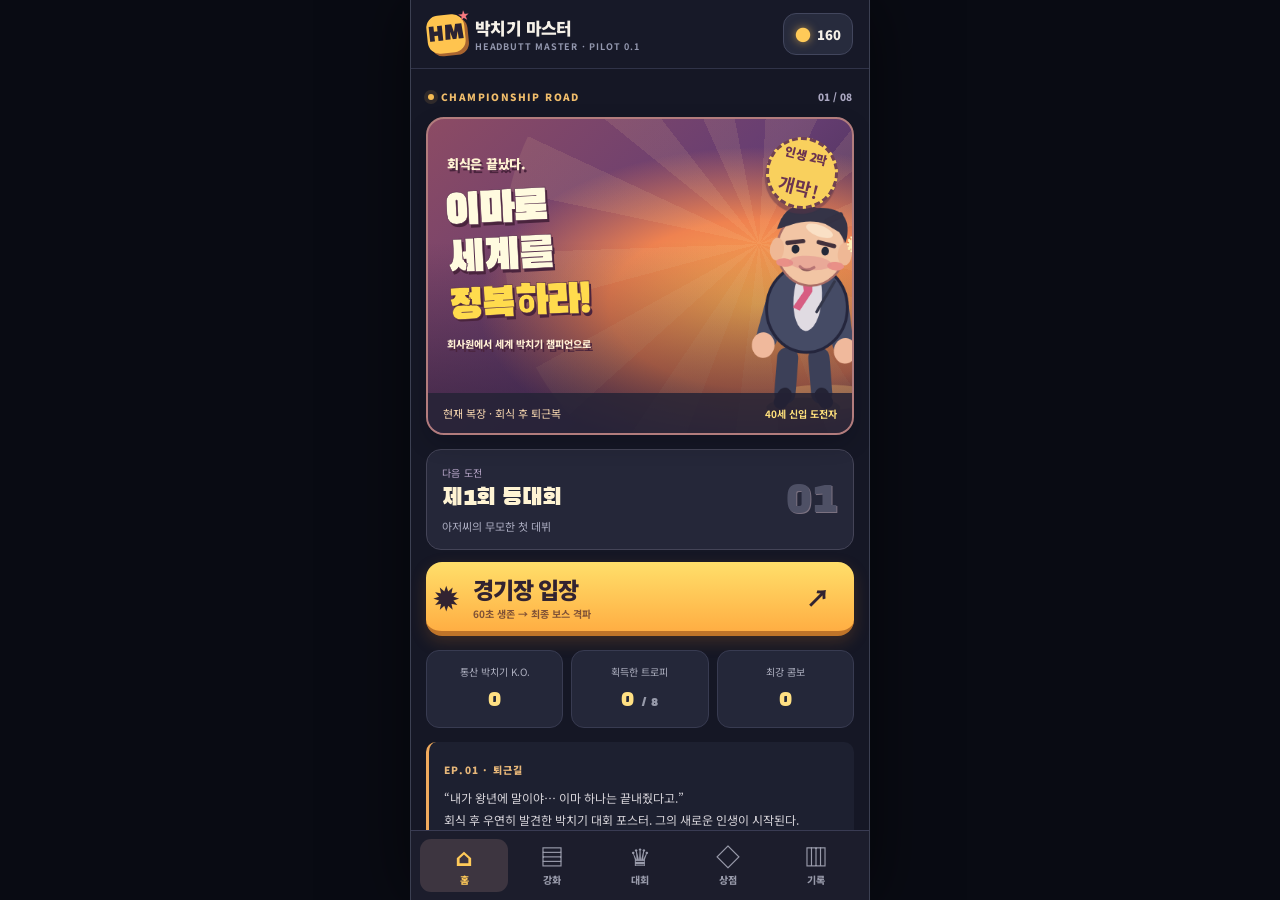
==== headbutt-master/index.html @ 32b0eee8 "Add playable Headbutt Master mobile web pilot" ====
<!doctype html>
<html lang="ko">
<head>
  <meta charset="utf-8">
  <meta name="viewport" content="width=device-width,initial-scale=1,maximum-scale=1,user-scalable=no,viewport-fit=cover">
  <meta name="theme-color" content="#141625">
  <meta name="description" content="박치기 마스터 키우기 - 회식 끝, 세계 박치기 왕까지! 모바일 액션 게임 파일럿">
  <title>박치기 마스터 키우기 · 모바일 파일럿</title>
  <link rel="preconnect" href="https://fonts.googleapis.com">
  <link rel="preconnect" href="https://fonts.gstatic.com" crossorigin>
  <link href="https://fonts.googleapis.com/css2?family=Black+Han+Sans&family=Noto+Sans+KR:wght@400;500;600;700;800;900&display=swap" rel="stylesheet">
  <link rel="stylesheet" href="./styles.css?v=2">
</head>
<body>
<div id="app">
  <header class="app-header">
    <div class="logo-icon">HM<span>★</span></div>
    <div class="logo-copy"><strong>박치기 마스터</strong><small>HEADBUTT MASTER · PILOT 0.1</small></div>
    <div class="wallet"><span class="coin">●</span><strong id="top-gold">0</strong></div>
  </header>
  <main class="content" id="content">
    <section class="page active" id="page-home">
      <div class="section-eyebrow"><span class="pulse-dot"></span> CHAMPIONSHIP ROAD <span id="chapter-counter">01 / 08</span></div>
      <div class="hero-card">
        <div class="hero-rays"></div>
        <div class="hero-stamp">인생 2막<br><b>개막!</b></div>
        <div class="hero-text"><span>회식은 끝났다.</span><h1>이마로<br>세계를<br><em>정복하라!</em></h1><p>회사원에서 세계 박치기 챔피언으로</p></div>
        <canvas id="heroCanvas" width="420" height="300" role="img" aria-label="넥타이가 풀린 40대 회사원 캐릭터"></canvas>
        <div class="hero-footer"><span id="hero-outfit">현재 복장 · 취중 퇴근복</span><b>40세 신입 도전자</b></div>
      </div>
      <div class="stage-banner">
        <div><small>다음 도전</small><strong id="home-stage-name">제1회 동대회</strong><p id="home-stage-desc">동네 체육관부터 시작하는 위대한 도전</p></div>
        <span class="stage-num" id="home-stage-num">01</span>
      </div>
      <button class="main-cta" data-act="start"><span class="cta-burst">✹</span><span>경기장 입장<small>60초 생존 → 최종 보스 격파</small></span><span class="arrow">↗</span></button>
      <div class="home-info">
        <div><span>통산 박치기 K.O.</span><b id="home-kos">0</b></div>
        <div><span>획득한 트로피</span><b id="home-trophies">0 <small>/ 8</small></b></div>
        <div><span>최강 콤보</span><b id="home-combo">0</b></div>
      </div>
      <div class="story-box"><span class="story-label">EP.01 · 퇴근길</span><p id="home-story">“내가 왕년에 말이야… 이마 하나는 끝내줬다고.”<br>회식 후 우연히 발견한 동네 박치기 대회 포스터. 그의 새로운 인생이 시작된다.</p></div>
    </section>
    <section class="page" id="page-upgrade">
      <div class="page-heading"><small>PERMANENT TRAINING</small><h2>아저씨 강화소</h2><p>경기에서 얻은 주문서로 네 부위를 단련하세요.</p></div>
      <div class="fighter-showcase"><canvas id="upgradeCanvas" width="420" height="210"></canvas><span id="up-outfit">퇴근길 회사원</span></div>
      <div class="training-list" id="training-list"></div>
      <div class="hint"><strong>훈련 팁</strong><p>기본 박치기는 이마, 차지 박치기는 허리가 담당합니다. 다리는 이동 속도, 허벅지는 최대 체력과 받는 피해에 영향을 줍니다.</p></div>
    </section>
    <section class="page" id="page-stages">
      <div class="page-heading"><small>ROAD TO THE GRAND SLAM</small><h2>박치기 전국 제패</h2><p>동 → 구 → 시 → 지역 → 전국 → 아시아 → 세계 → 챔피언십</p></div>
      <div class="grand-progress"><div><span>GRAND SLAM</span><b id="trophy-progress">0 / 8</b></div><div class="track"><i id="grand-bar"></i></div></div>
      <div id="stage-list" class="stage-list"></div>
    </section>
    <section class="page" id="page-shop">
      <div class="page-heading"><small>SCROLLS & DEMO STORE</small><h2>박치기 상점</h2><p>게임 경제 구조를 확인하는 테스트 상점입니다.</p></div>
      <div class="notice-box">파일럿 전용입니다. 아래 상품은 <b>실제 결제가 발생하지 않습니다.</b> 진행 기록은 이 기기의 브라우저에만 저장됩니다.</div>
      <div class="shop-card"><div class="shop-icon gold-bg">◈</div><div class="shop-copy"><b>랜덤 강화 주문서</b><small>골드 80개 → 주문서 1장</small></div><button class="shop-btn" data-act="exchange">교환</button></div>
      <div class="shop-card"><div class="shop-icon pink-bg">✦</div><div class="shop-copy"><b>챔피언 입문 패키지</b><small>네 부위 주문서 각 2장 · 무료 1회 체험</small></div><button class="shop-btn pink" data-act="claim" id="claim-btn">받기</button></div>
      <div class="shop-card"><div class="shop-icon violet-bg">★</div><div class="shop-copy"><b>왕의 주문서 세트</b><small>가상 상품 3,300원 · 4종 각 8장</small></div><button class="shop-btn violet" data-act="mockbuy">시연</button></div>
      <div class="hint"><strong>BM 테스트 범위</strong><p>실제 스토어 결제·서버 랭킹·다른 유저와의 경쟁은 아직 없습니다. 이번 버전은 무료 플레이와 강화 반복이 재미있는지 검증하는 용도입니다.</p></div>
    </section>
    <section class="page" id="page-records">
      <div class="page-heading"><small>MY CHAMPION RECORD</small><h2>나의 전적</h2><p>브라우저에 저장된 개인 기록입니다.</p></div>
      <div class="record-score"><div class="crown">♛</div><small>현재 칭호</small><h3 id="record-title">퇴근길 이마 신인</h3><span id="record-sub">동대회 도전자</span></div>
      <div class="record-grid" id="record-grid"></div>
      <div class="record-board"><div class="record-head"><strong>개인 최고 순위</strong><small>온라인 랭킹 미연동</small></div><div class="rank-row"><span class="medal">01</span><b>나의 최고 기록</b><strong id="ranking-score">0 K.O.</strong></div><p>현재 파일럿에서는 다른 플레이어 기록을 만들어 표시하지 않습니다.</p></div>
      <button class="quiet-btn" data-act="reset">기기 저장 데이터 초기화</button>
    </section>
  </main>
  <nav class="bottom-nav" aria-label="메뉴">
    <button data-page="home" class="selected"><span>⌂</span><small>홈</small></button>
    <button data-page="upgrade"><span>▤</span><small>강화</small></button>
    <button data-page="stages"><span>♛</span><small>대회</small></button>
    <button data-page="shop"><span>◇</span><small>상점</small></button>
    <button data-page="records"><span>▥</span><small>기록</small></button>
  </nav>
  <section class="game-screen hidden" id="game-screen" aria-label="박치기 전투">
    <div class="game-top">
      <div class="match-line"><span id="match-name">동대회 예선</span><span id="match-timer">01:00</span><button class="pause-btn" data-act="pause" aria-label="일시정지">Ⅱ</button></div>
      <div class="meter-group"><div class="meter-label"><span>♥ <b id="hud-hp">150 / 150</b></span><span id="hud-level">LV.1</span></div><div class="hp-meter"><div id="hp-fill"></div></div><div class="exp-meter"><div id="exp-fill"></div></div></div>
      <div class="match-stats"><span>KO <b id="hud-ko">0</b></span><span>COMBO <b id="hud-combo">0</b></span><span id="boss-status">보스 출현까지 생존!</span></div>
      <div id="boss-hud" class="boss-hud hidden"><div class="boss-name">♛ <span id="boss-name">동네 박치기 고수</span></div><div class="boss-meter"><i id="boss-fill"></i></div></div>
    </div>
    <div class="arena-wrap" id="arena-wrap">
      <canvas id="arena" aria-label="전투 게임 화면"></canvas>
      <div class="boss-alert hidden" id="boss-alert">FINAL BOSS!</div>
      <div class="joystick" id="joystick"><div class="joystick-rim"></div><div class="joystick-knob" id="joystick-knob"></div></div>
      <div class="charge-zone">
        <div class="charge-caption" id="charge-caption">누르고 모아, 놓으면 돌진!</div>
        <button id="charge-btn" class="charge-btn" aria-label="차지 박치기"><span class="charge-progress" id="charge-progress"></span><span class="charge-symbol">✹</span><b>차지<br>박치기</b></button>
      </div>
      <div class="hit-tip" id="hit-tip">자동 공격 ON</div>
    </div>
    <div class="game-bottom"><span id="run-buff">이마 Lv.1 · 허리 Lv.1</span><span>방향 이동 + 차지 돌진</span></div>
    <div id="game-modal" class="game-modal hidden"><div class="modal-inner"><div class="modal-badge" id="modal-kicker">CHALLENGE</div><h2 id="modal-title">준비됐습니까?</h2><p id="modal-desc"></p><div id="modal-extra"></div><div id="modal-actions" class="modal-actions"></div></div></div>
  </section>
  <div class="toast" id="toast" role="status"></div>
</div>
<script src="./game.js?v=2" defer></script>
</body>
</html>
---- headbutt-master/styles.css ----
@import url('https://fonts.googleapis.com/css2?family=Black+Han+Sans&display=swap');
:root{--bg:#151725;--panel:#202334;--panel2:#292d40;--muted:#9b9fad;--text:#f6f1e8;--accent:#ffc44f;--pink:#ff738c;--line:#3a3e55;--display:'Black Han Sans','Arial Black',sans-serif}
*{box-sizing:border-box}html,body{margin:0;width:100%;height:100%;overflow:hidden;background:#090b13;color:var(--text);font-family:'Noto Sans KR',system-ui,sans-serif;-webkit-tap-highlight-color:transparent}
button{font:inherit;cursor:pointer}button:focus-visible{outline:3px solid #6bdded;outline-offset:3px}button:disabled{opacity:.42;cursor:not-allowed}
#app{max-width:460px;margin:0 auto;width:100%;height:100dvh;min-height:0;background:var(--bg);display:flex;flex-direction:column;position:relative;overflow:hidden;box-shadow:0 0 65px #0008}
.app-header{height:69px;flex:none;display:flex;align-items:center;gap:10px;padding:12px 16px;background:#171928;border-bottom:1px solid #303348;z-index:2}
.logo-icon{width:38px;height:38px;flex:none;border-radius:12px;background:var(--accent);color:#2a2233;font:20px var(--display);display:flex;align-items:center;justify-content:center;transform:rotate(-6deg);position:relative;box-shadow:3px 3px 0 #a96530}
.logo-icon span{font:12px sans-serif;position:absolute;right:-6px;top:-6px;color:#f7797f}.logo-copy{flex:1;min-width:0;display:flex;flex-direction:column;gap:0}
.logo-copy strong{font-size:17px;white-space:nowrap;font-weight:900;letter-spacing:-.6px}.logo-copy small{color:#9397ae;font-size:9px;letter-spacing:.8px;font-weight:700}
.wallet{white-space:nowrap;min-width:70px;background:#272b3d;border:1px solid #42465d;padding:8px 10px;border-radius:13px;display:flex;align-items:center;gap:6px;justify-content:center}
.wallet strong{font-size:13px;font-weight:900}.coin{color:#ffca58;text-shadow:0 0 10px #ffc1529c}
.content{flex:1;min-height:0;overflow-y:auto;overscroll-behavior:contain;scrollbar-width:none;padding:19px 15px 24px}.content::-webkit-scrollbar{display:none}.page{display:none;animation:fadeIn .18s ease}.page.active{display:block}@keyframes fadeIn{from{opacity:.5;transform:translateY(5px)}to{opacity:1;transform:none}}
.bottom-nav{height:calc(70px + env(safe-area-inset-bottom));padding:8px 9px calc(8px + env(safe-area-inset-bottom));flex:none;display:flex;justify-content:space-between;background:#1c1d2c;border-top:1px solid #393b53;z-index:3}
.bottom-nav button{flex:1;max-width:90px;display:flex;flex-direction:column;align-items:center;gap:3px;border:0;background:transparent;color:#999bab;border-radius:11px;padding:3px 0;transition:.16s}
.bottom-nav button span{height:27px;line-height:27px;font-size:24px;font-weight:900}.bottom-nav button small{font-size:10px;font-weight:800}.bottom-nav button.selected{color:#ffca59;background:#3d3540}
.section-eyebrow{display:flex;align-items:center;gap:7px;color:#f0bd6b;font-size:10px;font-weight:900;letter-spacing:1.4px;margin:1px 2px 13px}
.section-eyebrow #chapter-counter{margin-left:auto;color:#aaa7c1;letter-spacing:0}.pulse-dot{width:6px;height:6px;background:#f5bb53;border-radius:50%;box-shadow:0 0 0 4px #f5bb531e}
.hero-card{height:318px;overflow:hidden;border-radius:18px;position:relative;background:radial-gradient(ellipse at 78% 59%,#ffb452 0%,#ef8250 32%,transparent 60%),linear-gradient(135deg,#8c4b64 0%,#673e72 50%,#34274b 100%);border:2px solid #b27c7d;box-shadow:0 9px 22px #04061230;isolation:isolate}
.hero-rays{position:absolute;width:510px;height:510px;left:18%;top:-130px;background:repeating-conic-gradient(from 12deg,#ffd79a29 0deg 13deg,transparent 13deg 27deg);border-radius:50%;opacity:.65;pointer-events:none}
.hero-card:before{content:"";position:absolute;inset:0 0 40px;background:linear-gradient(180deg,transparent 45%,#26193080 100%);z-index:2;pointer-events:none}
.hero-text{position:absolute;left:19px;top:31px;z-index:4;width:60%;text-shadow:2px 3px 0 #4a243d}.hero-text>span{font-size:13px;letter-spacing:-.3px;font-weight:900;color:#fff4d3}
.hero-text h1{font-family:var(--display);font-size:42px;line-height:1.12;letter-spacing:-1px;margin:10px 0 11px;transform:rotate(-3deg);color:#fffbdf;-webkit-text-stroke:.5px #522948}
.hero-text h1 em{font-style:normal;color:#ffdb4d;font-size:40px}.hero-text p{font-size:10px;font-weight:800;color:#fff0d5;white-space:nowrap}
#heroCanvas{position:absolute;inset:auto -62px -11px auto;width:310px;height:280px;z-index:3;object-fit:contain;pointer-events:none}
.hero-stamp{position:absolute;right:14px;top:18px;z-index:4;width:72px;height:72px;border-radius:50%;background:#f9d05d;border:3px dashed #704252;color:#6b3450;display:grid;place-items:center;text-align:center;font-size:12px;font-weight:900;line-height:1.3;transform:rotate(14deg);box-shadow:0 5px 1px #5c344777}.hero-stamp b{font-size:18px}
.hero-footer{height:40px;padding:0 15px;position:absolute;left:0;right:0;bottom:0;display:flex;align-items:center;justify-content:space-between;background:#242134e8;z-index:5;gap:6px;font-size:11px}.hero-footer span{color:#f8d8b0;white-space:nowrap;overflow:hidden;text-overflow:ellipsis}.hero-footer b{color:#ffe17c;font-size:10px}
.stage-banner{margin-top:14px;background:#252739;border:1px solid #444457;padding:15px;border-radius:15px;display:flex;align-items:center;justify-content:space-between;gap:8px}
.stage-banner small{font-size:10px;letter-spacing:.3px;color:#b7a6c8;display:block;margin-bottom:3px}.stage-banner strong{display:block;font:24px var(--display);letter-spacing:-.5px;color:#fff4d4}.stage-banner p{font-size:11px;color:#acadc1;margin:5px 0 0}
.stage-num{font:43px var(--display);color:#4e5065;text-shadow:1px 1px 0 #7b7180}
.main-cta{width:100%;margin-top:12px;height:74px;display:flex;align-items:center;justify-content:center;gap:12px;border:0;border-bottom:5px solid #bf7429;border-radius:16px;background:linear-gradient(180deg,#ffdf6a,#ffae43);color:#322331;box-shadow:0 6px 16px #d5762635;transition:transform .12s}
.main-cta:active{transform:translateY(3px);border-bottom-width:2px}.main-cta>span:nth-child(2){display:flex;align-items:flex-start;flex-direction:column;font-size:23px;font-weight:900;letter-spacing:-1px}.main-cta small{font-size:10px;font-weight:700;color:#805236;letter-spacing:0}.cta-burst{font-size:34px}.main-cta .arrow{font-size:24px;margin-left:auto;margin-right:18px;font-weight:900}
.home-info{display:grid;grid-template-columns:repeat(3,1fr);gap:8px;margin-top:14px}
.home-info>div{min-width:0;background:#242739;border-radius:13px;border:1px solid #383b51;padding:13px 9px;display:flex;flex-direction:column;gap:7px;text-align:center}
.home-info span{font-size:10px;color:#aeb0c0}.home-info b{font:22px var(--display);color:#ffe083}.home-info b small{font-size:12px;color:#9699a9}
.story-box{margin-top:14px;background:#1d2030;border-left:3px solid #f0aa5d;border-radius:10px;padding:13px 15px 14px}.story-label{font-size:10px;color:#e7b779;letter-spacing:1.2px;font-weight:900}.story-box p{font-size:12px;line-height:1.8;margin:8px 0 0;color:#d6d3d9}
.page-heading{padding:3px 2px 16px}.page-heading small{font-size:10px;letter-spacing:1.5px;color:#ffcc70;font-weight:900}.page-heading h2{font:32px var(--display);margin:8px 0 7px;letter-spacing:-1px}.page-heading p{font-size:12px;line-height:1.5;color:#a8aabd;margin:0}
.fighter-showcase{height:208px;background:radial-gradient(ellipse at 50% 75%,#c2765f 0%,#64435c 50%,#302d48 100%);position:relative;overflow:hidden;border:1px solid #665268;border-radius:16px;margin-bottom:15px}
.fighter-showcase:before{content:"";position:absolute;inset:8px;border:2px dotted #d7b19a33;border-radius:12px}#upgradeCanvas{display:block;width:100%;height:100%}
.fighter-showcase>span{position:absolute;bottom:9px;left:14px;background:#241d30cc;color:#fff3c6;font-weight:800;font-size:10px;padding:5px 9px;border-radius:8px}
.training-list{display:flex;flex-direction:column;gap:10px}.training-row{display:grid;grid-template-columns:49px 1fr auto;align-items:center;gap:11px;padding:13px 11px;border-radius:13px;background:#24283b;border:1px solid #3b4155}
.training-icon{width:48px;height:48px;display:grid;place-items:center;border-radius:12px;font-size:27px;background:#433345}.training-icon.waist{background:#34425d}.training-icon.leg{background:#344d4c}.training-icon.thigh{background:#4c3e50}
.training-info{min-width:0}.training-name{display:flex;align-items:center;gap:7px;flex-wrap:wrap}.training-name b{font-size:15px}.training-name span{font-size:10px;background:#41465b;border-radius:20px;padding:2px 7px;color:#ffdf94;font-weight:900}
.training-info p{font-size:10.5px;color:#b5b8c5;margin:4px 0 6px;line-height:1.5}
.training-scrolls{font-size:11px;color:#e1c6a1}.training-scrolls strong{color:#ffc95e}.train-btn{border:0;border-bottom:3px solid #c18035;border-radius:9px;background:#ffcb62;color:#3e2a2e;font-size:11px;font-weight:900;padding:9px 11px;white-space:nowrap}
.train-btn:active{transform:translateY(2px)}.train-btn:disabled{background:#666375;border-color:#4b4857;color:#c4bece}
.hint{margin-top:15px;background:#22283a;border:1px solid #39465f;border-radius:14px;padding:14px 16px}.hint strong{font-size:12px;color:#ffe0a5}.hint p{font-size:11px;color:#b4bdca;line-height:1.8;margin:6px 0 0}
.grand-progress{margin-bottom:14px;background:linear-gradient(90deg,#4a3f5a,#5e4358);border:1px solid #866779;border-radius:14px;padding:14px 15px}
.grand-progress>div:first-child{display:flex;align-items:center;justify-content:space-between}.grand-progress span{font:17px var(--display);letter-spacing:.4px}.grand-progress b{font-size:14px;color:#ffe497}.track{margin-top:11px;height:9px;background:#272339;border-radius:30px;overflow:hidden}.track i{display:block;height:100%;width:0%;background:linear-gradient(90deg,#f6bd60,#ffeb9a);border-radius:30px;transition:width .25s}
.stage-list{display:flex;flex-direction:column;gap:10px}
.stage-item{background:#232638;border:1px solid #3e4055;border-radius:15px;padding:12px;display:grid;grid-template-columns:43px 1fr auto;align-items:center;gap:10px;position:relative;overflow:hidden}
.stage-item.current{border-color:#f0b95d;background:linear-gradient(100deg,#3c3341,#302c43)}.stage-item.cleared{border-color:#49625f}.stage-item.locked{opacity:.62}
.stage-medal{width:42px;height:42px;border-radius:12px;display:grid;place-items:center;background:#393b4e;font:21px var(--display);color:#a3a7bf}.stage-item.current .stage-medal{color:#3c292c;background:#ffd069}.stage-item.cleared .stage-medal{background:#385951;color:#a8eedb}
.stage-details{min-width:0}.stage-details strong{font-size:15px;font-weight:900;display:block}.stage-details p{color:#a7abba;font-size:10px;line-height:1.6;margin:4px 0 0}
.stage-details small{color:#ffdb9a;font-size:10px}.stage-action{font-size:11px;font-weight:900;color:#ffde8f;white-space:nowrap;border:1px solid #7e6a58;padding:7px 8px;border-radius:8px;background:#4d3c43}.stage-item.locked .stage-action{color:#b3b3bf;background:#323441;border-color:#535266}
.notice-box{border:1px solid #5d5880;background:#2d2b45;border-radius:11px;padding:13px 14px;color:#c9cbdb;line-height:1.7;font-size:11px;margin:0 0 14px}
.notice-box b{color:#fdd38e}
.shop-card{display:flex;align-items:center;gap:10px;border-radius:14px;background:#252839;border:1px solid #40445c;padding:14px 12px;margin-bottom:9px}
.shop-icon{width:48px;height:48px;border-radius:13px;display:grid;place-items:center;font-size:28px;flex:none}.gold-bg{background:#55432d;color:#ffd26e}.pink-bg{background:#5e3f58;color:#ffb2c8}.violet-bg{background:#46456f;color:#c9b0ff}
.shop-copy{flex:1;min-width:0}.shop-copy b{display:block;font-size:13px}.shop-copy small{display:block;color:#aeb1bf;font-size:10px;line-height:1.55;margin-top:4px}
.shop-btn{border:0;border-bottom:3px solid #b77935;border-radius:9px;background:#f9c26a;color:#3a282a;font-size:11px;font-weight:900;padding:10px 11px;white-space:nowrap}.shop-btn.pink{background:#ff93a5;border-color:#b35d82}.shop-btn.violet{background:#c5abff;border-color:#7566a8}
.record-score{border-radius:17px;background:radial-gradient(ellipse at 50% -15%,#785d62,#33334f 65%);border:1px solid #796977;padding:21px;text-align:center;margin-bottom:12px}
.record-score .crown{font-size:40px;color:#ffe38d}.record-score small{font-size:10px;color:#b8acc8;display:block;letter-spacing:1.5px;margin-top:5px}.record-score h3{font:27px var(--display);margin:8px 0 4px}.record-score span{font-size:11px;color:#efc88d}
.record-grid{display:grid;grid-template-columns:repeat(2,1fr);gap:9px}.record-grid>div{background:#24283a;border:1px solid #3c4357;border-radius:13px;padding:17px 13px}.record-grid small{display:block;color:#afb5c4;font-size:11px}.record-grid strong{font:24px var(--display);display:block;color:#ffe099;margin-top:7px}
.record-board{background:#242839;margin-top:13px;border:1px solid #3f4356;border-radius:14px;overflow:hidden;padding:14px}.record-head{display:flex;justify-content:space-between;align-items:center}.record-head strong{font-size:13px}.record-head small{color:#a1a6bc;font-size:10px}
.rank-row{display:flex;align-items:center;gap:11px;background:#34364e;padding:14px 10px;border-radius:9px;margin:12px 0}.rank-row b{font-size:12px;flex:1}.rank-row strong{font-size:12px;color:#ffda79}
.medal{background:#ffd271;color:#3e3341;padding:5px 8px;border-radius:6px;font-weight:900;font-size:11px}.record-board p{font-size:10px;color:#a9acbd;line-height:1.6;margin:0}
.quiet-btn{display:block;margin:24px auto 10px;padding:10px;border:0;background:transparent;color:#969aa9;text-decoration:underline;font-size:11px}
.hidden{display:none!important}
.game-screen{position:absolute;inset:0;z-index:20;background:#0d111b;display:flex;flex-direction:column;overflow:hidden;touch-action:none}
.game-top{flex:none;background:#181b2b;border-bottom:2px solid #3b425e;padding:calc(10px + env(safe-area-inset-top)) 13px 10px;position:relative;z-index:2}
.match-line{display:flex;align-items:center;gap:9px}.match-line>span:first-child{font:19px var(--display);flex:1;white-space:nowrap;overflow:hidden;text-overflow:ellipsis}.match-line>span:nth-child(2){font:20px var(--display);color:#ffe0a1;min-width:58px;text-align:center}
.pause-btn{height:31px;width:35px;border-radius:8px;border:1px solid #55576e;background:#373a50;color:#fff;font-size:17px;font-weight:800}
.meter-group{margin-top:9px}.meter-label{display:flex;justify-content:space-between;font-size:11px;font-weight:900;color:#fff4e3;margin-bottom:4px}.meter-label>span:first-child{color:#ff8e96}
.hp-meter{height:12px;background:#3d2a36;border:2px solid #866572;border-radius:20px;overflow:hidden}.hp-meter>div{height:100%;width:100%;border-radius:20px;background:linear-gradient(90deg,#d53c5c,#ff8a9a);transition:width .15s}
.exp-meter{margin-top:5px;height:5px;background:#39394d;border-radius:10px;overflow:hidden}.exp-meter>div{width:0%;height:100%;background:#65d8ed;transition:width .15s}
.match-stats{margin-top:6px;display:flex;align-items:center;gap:13px;color:#aab3cf;font-size:10px;font-weight:800}
.match-stats b{color:#ffe080;font-size:12px}.match-stats>span:last-child{margin-left:auto;color:#ffc58a}
.boss-hud{position:absolute;top:100%;left:10px;right:10px;z-index:4;padding:8px 13px 9px;border-radius:0 0 12px 12px;background:#271c2d;border:1px solid #c75879;box-shadow:0 5px 16px #0006}.boss-name{font-size:12px;font-weight:900;color:#fff1c4}
.boss-meter{height:8px;margin-top:5px;border-radius:20px;background:#493345;overflow:hidden}.boss-meter i{height:100%;display:block;width:100%;background:linear-gradient(90deg,#ff4a6b,#ffb468)}
.arena-wrap{min-height:0;flex:1;position:relative;overflow:hidden;background:#252c3d;isolation:isolate}
#arena{position:absolute;inset:0;width:100%;height:100%;display:block}
.joystick{position:absolute;bottom:23px;left:18px;width:132px;height:132px;border-radius:50%;touch-action:none;z-index:6;display:grid;place-items:center}
.joystick-rim{position:absolute;width:125px;height:125px;border-radius:50%;border:2px solid #e6ecffa0;background:#121f3870;box-shadow:inset 0 0 18px #0005,0 1px 12px #0002}
.joystick-rim:before,.joystick-rim:after{content:"";position:absolute;border-radius:50%;inset:29px;border:1px dashed #b1d4ee40}
.joystick-knob{width:58px;height:58px;background:radial-gradient(circle at 35% 32%,#acdbed,#6299bf);border:3px solid #eef4ff;border-radius:50%;box-shadow:0 4px 6px #0008;position:relative;pointer-events:none}
.joystick-knob:after{content:"✣";position:absolute;inset:0;display:grid;place-items:center;color:#305779;font-size:30px}
.charge-zone{position:absolute;bottom:19px;right:13px;z-index:6;display:flex;align-items:center;flex-direction:column;gap:6px}.charge-caption{background:#1e213cb0;font-size:9px;border-radius:9px;padding:5px 8px;color:#f4e7d6;white-space:nowrap}
.charge-btn{border-radius:50%;height:106px;width:106px;overflow:hidden;position:relative;border:5px solid #fff0a3;background:radial-gradient(circle at 40% 20%,#ffb370,#f05a51 75%);box-shadow:0 7px 0 #8e3c45,0 9px 14px #0009;color:#fff7df;text-shadow:2px 2px #9b3244;display:flex;align-items:center;justify-content:center;flex-direction:column;gap:0;touch-action:none}
.charge-btn:active{transform:translateY(3px);box-shadow:0 4px 0 #8e3c45,0 6px 12px #0008}.charge-symbol{font:26px var(--display);z-index:2}.charge-btn b{font-size:13px;line-height:1.1;font-weight:900;z-index:2}
.charge-progress{position:absolute;left:0;bottom:0;width:100%;height:0;background:linear-gradient(0deg,#ffea91,#ffd075aa);opacity:.7;pointer-events:none}
.charge-btn.cooldown{filter:saturate(.55);border-color:#918d96;background:#884a56}.charge-btn.fully-charged{box-shadow:0 0 0 5px #f9e48663,0 6px 20px #ffbf6da8}
.hit-tip{position:absolute;bottom:147px;left:25px;font-size:9px;font-weight:800;color:#d5e9ff;background:#1a2f4d99;border-radius:30px;padding:5px 8px;z-index:3}
.game-bottom{flex:none;min-height:calc(38px + env(safe-area-inset-bottom));padding:8px 12px calc(8px + env(safe-area-inset-bottom));display:flex;justify-content:space-between;align-items:center;background:#191c2b;color:#bec3d1;font-size:10px;gap:6px}
.boss-alert{position:absolute;top:22%;left:0;right:0;text-align:center;font:40px var(--display);color:#fff1b4;text-shadow:0 5px #b5395c,0 8px 12px #000;z-index:5;animation:alert .6s ease-in-out alternate infinite}
@keyframes alert{from{transform:scale(1)}to{transform:scale(1.08)}}
.game-modal{position:absolute;inset:0;z-index:10;display:flex;align-items:center;justify-content:center;background:#0c0e18d9;backdrop-filter:blur(4px);padding:20px 17px}
.modal-inner{width:100%;max-width:368px;max-height:calc(100% - 8px);overflow:auto;scrollbar-width:thin;background:linear-gradient(160deg,#343047,#24283a);border:2px solid #b28a72;border-radius:20px;box-shadow:0 15px 50px #0009;padding:23px 18px;text-align:center}
.modal-badge{display:inline-block;letter-spacing:2px;font-size:10px;font-weight:900;color:#ffd27e;border:1px solid #81715f;background:#494153;border-radius:20px;padding:7px 11px}.modal-inner h2{font:30px var(--display);letter-spacing:-.7px;line-height:1.3;margin:14px 0 11px;color:#fff4d2}
.modal-inner>p{font-size:12px;color:#d0d0da;line-height:1.8;margin:0 0 12px;white-space:pre-line}
.modal-actions{display:flex;gap:9px;flex-direction:column;margin-top:18px}.modal-actions button,.choice-btn{padding:13px 12px;border-radius:11px;font-weight:900;border:0;border-bottom:4px solid #a56e33;background:#ffc966;color:#392e36;min-height:51px;font-size:14px}
.modal-actions button.secondary{background:#47495d;color:#e3e0ea;border-color:#34354a}.modal-actions button:active,.choice-btn:active{transform:translateY(2px)}
.loot-list{display:grid;grid-template-columns:1fr 1fr;gap:7px;margin:10px 0}.loot-list div{display:flex;align-items:center;justify-content:space-between;border-radius:9px;background:#202638;border:1px solid #464457;padding:9px;color:#d5cbca;font-size:11px}.loot-list b{color:#ffdb88}
.choices{display:flex;flex-direction:column;gap:9px;text-align:left;margin-top:15px}.choice-btn{background:#343c54;color:#fff4da;border:1px solid #737a8d;border-bottom:3px solid #4d536a;text-align:left;display:flex;flex-direction:column;gap:5px;font-size:13px}.choice-btn span{font-size:11px;font-weight:500;color:#c0c6d7}
.toast{position:absolute;z-index:50;left:18px;right:18px;bottom:calc(86px + env(safe-area-inset-bottom));pointer-events:none;background:#fff1b4;color:#37313e;text-align:center;padding:12px;border-radius:11px;font-weight:900;font-size:12px;box-shadow:0 7px 21px #0007;transform:translateY(25px);opacity:0;transition:opacity .2s,transform .2s}.toast.show{transform:translateY(0);opacity:1}
@media(max-width:355px){.hero-card{height:295px}.hero-text h1{font-size:36px}.hero-text h1 em{font-size:35px}#heroCanvas{width:285px;height:260px;right:-73px}.hero-text{left:14px}.hero-stamp{width:62px;height:62px;font-size:10px}.hero-stamp b{font-size:15px}.app-header{padding:10px 11px}.logo-copy strong{font-size:14px}.training-row{grid-template-columns:43px 1fr auto;gap:8px;padding:11px 8px}.training-icon{width:42px;height:42px}.train-btn{padding:9px 8px}.joystick{left:8px;width:120px;height:120px}.joystick-rim{width:112px;height:112px}.charge-btn{height:96px;width:96px}.charge-zone{right:7px}}
@media(max-height:680px){.game-top{padding-top:7px;padding-bottom:7px}.game-bottom{min-height:30px}.joystick{bottom:9px;width:110px;height:110px}.joystick-rim{width:104px;height:104px}.joystick-knob{width:51px;height:51px}.charge-zone{bottom:10px}.charge-btn{width:95px;height:95px}.hit-tip{bottom:118px}}
@media(min-width:700px){#app{border-left:1px solid #3c4052;border-right:1px solid #3c4052}}
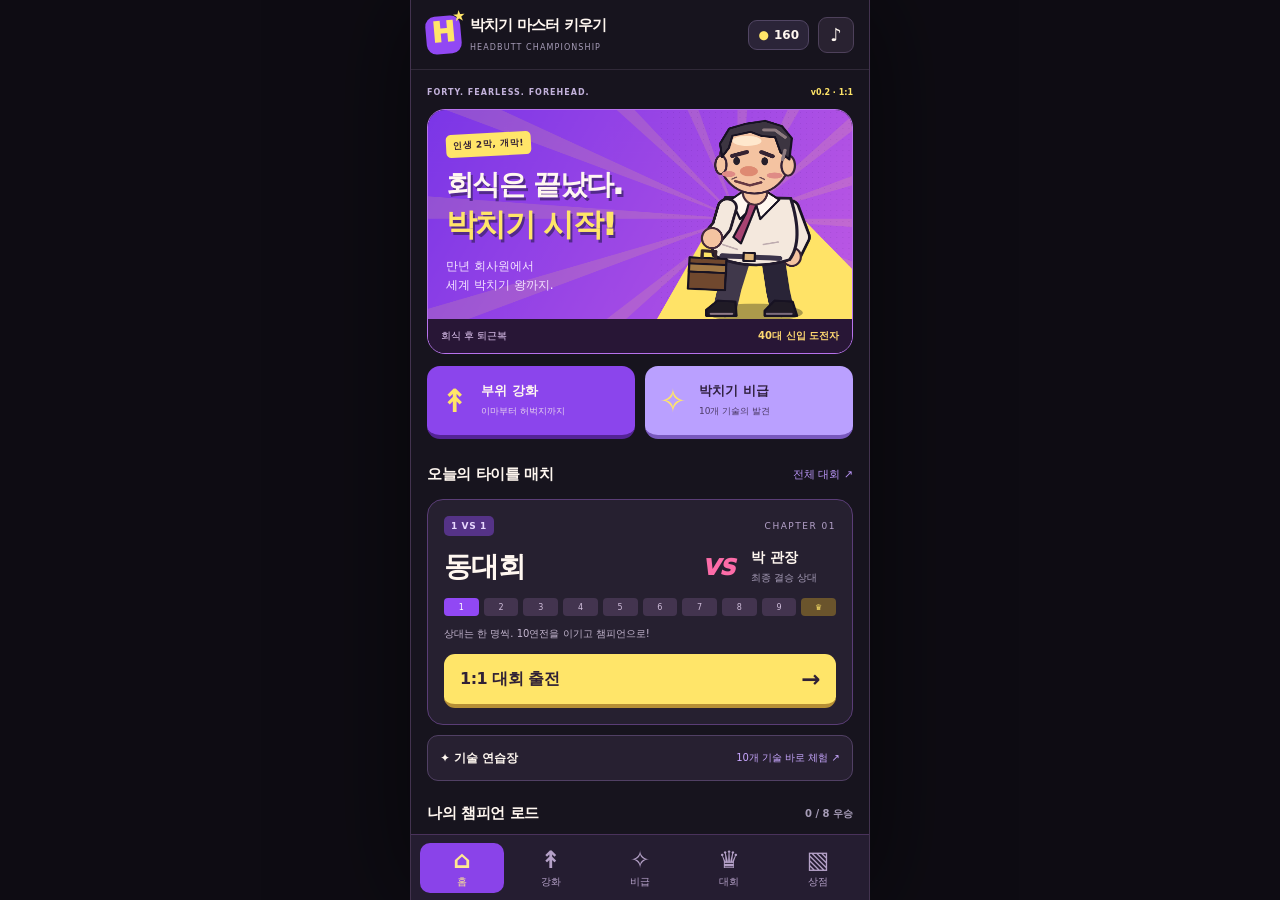
==== commit 08814424: "Replace survivor pilot with 1v1 Headbutt Championship, 10-skill progression and comic mobile UI (v0." ====
--- a/headbutt-master/index.html
+++ b/headbutt-master/index.html
@@ -1,101 +1,15 @@
-<!doctype html>
-<html lang="ko">
-<head>
-  <meta charset="utf-8">
-  <meta name="viewport" content="width=device-width,initial-scale=1,maximum-scale=1,user-scalable=no,viewport-fit=cover">
-  <meta name="theme-color" content="#141625">
-  <meta name="description" content="박치기 마스터 키우기 - 회식 끝, 세계 박치기 왕까지! 모바일 액션 게임 파일럿">
-  <title>박치기 마스터 키우기 · 모바일 파일럿</title>
-  <link rel="preconnect" href="https://fonts.googleapis.com">
-  <link rel="preconnect" href="https://fonts.gstatic.com" crossorigin>
-  <link href="https://fonts.googleapis.com/css2?family=Black+Han+Sans&family=Noto+Sans+KR:wght@400;500;600;700;800;900&display=swap" rel="stylesheet">
-  <link rel="stylesheet" href="./styles.css?v=2">
-</head>
-<body>
-<div id="app">
-  <header class="app-header">
-    <div class="logo-icon">HM<span>★</span></div>
-    <div class="logo-copy"><strong>박치기 마스터</strong><small>HEADBUTT MASTER · PILOT 0.1</small></div>
-    <div class="wallet"><span class="coin">●</span><strong id="top-gold">0</strong></div>
-  </header>
-  <main class="content" id="content">
-    <section class="page active" id="page-home">
-      <div class="section-eyebrow"><span class="pulse-dot"></span> CHAMPIONSHIP ROAD <span id="chapter-counter">01 / 08</span></div>
-      <div class="hero-card">
-        <div class="hero-rays"></div>
-        <div class="hero-stamp">인생 2막<br><b>개막!</b></div>
-        <div class="hero-text"><span>회식은 끝났다.</span><h1>이마로<br>세계를<br><em>정복하라!</em></h1><p>회사원에서 세계 박치기 챔피언으로</p></div>
-        <canvas id="heroCanvas" width="420" height="300" role="img" aria-label="넥타이가 풀린 40대 회사원 캐릭터"></canvas>
-        <div class="hero-footer"><span id="hero-outfit">현재 복장 · 취중 퇴근복</span><b>40세 신입 도전자</b></div>
-      </div>
-      <div class="stage-banner">
-        <div><small>다음 도전</small><strong id="home-stage-name">제1회 동대회</strong><p id="home-stage-desc">동네 체육관부터 시작하는 위대한 도전</p></div>
-        <span class="stage-num" id="home-stage-num">01</span>
-      </div>
-      <button class="main-cta" data-act="start"><span class="cta-burst">✹</span><span>경기장 입장<small>60초 생존 → 최종 보스 격파</small></span><span class="arrow">↗</span></button>
-      <div class="home-info">
-        <div><span>통산 박치기 K.O.</span><b id="home-kos">0</b></div>
-        <div><span>획득한 트로피</span><b id="home-trophies">0 <small>/ 8</small></b></div>
-        <div><span>최강 콤보</span><b id="home-combo">0</b></div>
-      </div>
-      <div class="story-box"><span class="story-label">EP.01 · 퇴근길</span><p id="home-story">“내가 왕년에 말이야… 이마 하나는 끝내줬다고.”<br>회식 후 우연히 발견한 동네 박치기 대회 포스터. 그의 새로운 인생이 시작된다.</p></div>
-    </section>
-    <section class="page" id="page-upgrade">
-      <div class="page-heading"><small>PERMANENT TRAINING</small><h2>아저씨 강화소</h2><p>경기에서 얻은 주문서로 네 부위를 단련하세요.</p></div>
-      <div class="fighter-showcase"><canvas id="upgradeCanvas" width="420" height="210"></canvas><span id="up-outfit">퇴근길 회사원</span></div>
-      <div class="training-list" id="training-list"></div>
-      <div class="hint"><strong>훈련 팁</strong><p>기본 박치기는 이마, 차지 박치기는 허리가 담당합니다. 다리는 이동 속도, 허벅지는 최대 체력과 받는 피해에 영향을 줍니다.</p></div>
-    </section>
-    <section class="page" id="page-stages">
-      <div class="page-heading"><small>ROAD TO THE GRAND SLAM</small><h2>박치기 전국 제패</h2><p>동 → 구 → 시 → 지역 → 전국 → 아시아 → 세계 → 챔피언십</p></div>
-      <div class="grand-progress"><div><span>GRAND SLAM</span><b id="trophy-progress">0 / 8</b></div><div class="track"><i id="grand-bar"></i></div></div>
-      <div id="stage-list" class="stage-list"></div>
-    </section>
-    <section class="page" id="page-shop">
-      <div class="page-heading"><small>SCROLLS & DEMO STORE</small><h2>박치기 상점</h2><p>게임 경제 구조를 확인하는 테스트 상점입니다.</p></div>
-      <div class="notice-box">파일럿 전용입니다. 아래 상품은 <b>실제 결제가 발생하지 않습니다.</b> 진행 기록은 이 기기의 브라우저에만 저장됩니다.</div>
-      <div class="shop-card"><div class="shop-icon gold-bg">◈</div><div class="shop-copy"><b>랜덤 강화 주문서</b><small>골드 80개 → 주문서 1장</small></div><button class="shop-btn" data-act="exchange">교환</button></div>
-      <div class="shop-card"><div class="shop-icon pink-bg">✦</div><div class="shop-copy"><b>챔피언 입문 패키지</b><small>네 부위 주문서 각 2장 · 무료 1회 체험</small></div><button class="shop-btn pink" data-act="claim" id="claim-btn">받기</button></div>
-      <div class="shop-card"><div class="shop-icon violet-bg">★</div><div class="shop-copy"><b>왕의 주문서 세트</b><small>가상 상품 3,300원 · 4종 각 8장</small></div><button class="shop-btn violet" data-act="mockbuy">시연</button></div>
-      <div class="hint"><strong>BM 테스트 범위</strong><p>실제 스토어 결제·서버 랭킹·다른 유저와의 경쟁은 아직 없습니다. 이번 버전은 무료 플레이와 강화 반복이 재미있는지 검증하는 용도입니다.</p></div>
-    </section>
-    <section class="page" id="page-records">
-      <div class="page-heading"><small>MY CHAMPION RECORD</small><h2>나의 전적</h2><p>브라우저에 저장된 개인 기록입니다.</p></div>
-      <div class="record-score"><div class="crown">♛</div><small>현재 칭호</small><h3 id="record-title">퇴근길 이마 신인</h3><span id="record-sub">동대회 도전자</span></div>
-      <div class="record-grid" id="record-grid"></div>
-      <div class="record-board"><div class="record-head"><strong>개인 최고 순위</strong><small>온라인 랭킹 미연동</small></div><div class="rank-row"><span class="medal">01</span><b>나의 최고 기록</b><strong id="ranking-score">0 K.O.</strong></div><p>현재 파일럿에서는 다른 플레이어 기록을 만들어 표시하지 않습니다.</p></div>
-      <button class="quiet-btn" data-act="reset">기기 저장 데이터 초기화</button>
-    </section>
-  </main>
-  <nav class="bottom-nav" aria-label="메뉴">
-    <button data-page="home" class="selected"><span>⌂</span><small>홈</small></button>
-    <button data-page="upgrade"><span>▤</span><small>강화</small></button>
-    <button data-page="stages"><span>♛</span><small>대회</small></button>
-    <button data-page="shop"><span>◇</span><small>상점</small></button>
-    <button data-page="records"><span>▥</span><small>기록</small></button>
-  </nav>
-  <section class="game-screen hidden" id="game-screen" aria-label="박치기 전투">
-    <div class="game-top">
-      <div class="match-line"><span id="match-name">동대회 예선</span><span id="match-timer">01:00</span><button class="pause-btn" data-act="pause" aria-label="일시정지">Ⅱ</button></div>
-      <div class="meter-group"><div class="meter-label"><span>♥ <b id="hud-hp">150 / 150</b></span><span id="hud-level">LV.1</span></div><div class="hp-meter"><div id="hp-fill"></div></div><div class="exp-meter"><div id="exp-fill"></div></div></div>
-      <div class="match-stats"><span>KO <b id="hud-ko">0</b></span><span>COMBO <b id="hud-combo">0</b></span><span id="boss-status">보스 출현까지 생존!</span></div>
-      <div id="boss-hud" class="boss-hud hidden"><div class="boss-name">♛ <span id="boss-name">동네 박치기 고수</span></div><div class="boss-meter"><i id="boss-fill"></i></div></div>
-    </div>
-    <div class="arena-wrap" id="arena-wrap">
-      <canvas id="arena" aria-label="전투 게임 화면"></canvas>
-      <div class="boss-alert hidden" id="boss-alert">FINAL BOSS!</div>
-      <div class="joystick" id="joystick"><div class="joystick-rim"></div><div class="joystick-knob" id="joystick-knob"></div></div>
-      <div class="charge-zone">
-        <div class="charge-caption" id="charge-caption">누르고 모아, 놓으면 돌진!</div>
-        <button id="charge-btn" class="charge-btn" aria-label="차지 박치기"><span class="charge-progress" id="charge-progress"></span><span class="charge-symbol">✹</span><b>차지<br>박치기</b></button>
-      </div>
-      <div class="hit-tip" id="hit-tip">자동 공격 ON</div>
-    </div>
-    <div class="game-bottom"><span id="run-buff">이마 Lv.1 · 허리 Lv.1</span><span>방향 이동 + 차지 돌진</span></div>
-    <div id="game-modal" class="game-modal hidden"><div class="modal-inner"><div class="modal-badge" id="modal-kicker">CHALLENGE</div><h2 id="modal-title">준비됐습니까?</h2><p id="modal-desc"></p><div id="modal-extra"></div><div id="modal-actions" class="modal-actions"></div></div></div>
-  </section>
-  <div class="toast" id="toast" role="status"></div>
-</div>
-<script src="./game.js?v=2" defer></script>
-</body>
-</html>+<!doctype html><html lang="ko"><head><meta charset="utf-8"><meta name="viewport" content="width=device-width,initial-scale=1,viewport-fit=cover"><meta name="theme-color" content="#17141e"><meta name="description" content="회식 후 아저씨의 1:1 박치기 대회. 10연전, 10개 기술, 그랜드 슬램! 모바일 웹 파일럿 v0.2"><title>박치기 마스터 키우기 · 1:1 챔피언십</title><link rel="icon" href="data:image/svg+xml,%3Csvg xmlns='http://www.w3.org/2000/svg' viewBox='0 0 64 64'%3E%3Crect width='64' height='64' rx='15' fill='%23834bf0'/%3E%3Ctext x='32' y='43' text-anchor='middle' font-size='36' fill='%23ffe86b'%3EH%3C/text%3E%3C/svg%3E"><link rel="stylesheet" href="./styles.css?v=0.2.0"><script defer src="./engine.js?v=0.2.0"></script><script defer src="./art.js?v=0.2.0"></script><script defer src="./game.js?v=0.2.0"></script></head><body>
+<div class="app" id="app"><header class="header"><div class="mark">H<span>★</span></div><div class="brand"><b>박치기 마스터 키우기</b><small>HEADBUTT CHAMPIONSHIP</small></div><span class="wallet"><i>●</i> <b id="gold">160</b></span><button class="icon-button" id="sound" aria-label="소리 켜기 또는 끄기">♪</button></header>
+<main id="content" class="content"><section id="home" class="page active"><div class="eyebrow">FORTY. FEARLESS. FOREHEAD. <span>v0.2 · 1:1</span></div><div class="hero"><canvas id="hero" width="840" height="460" aria-label="보라색 배경의 회식 후 회사원 캐릭터"></canvas><div class="hero-copy"><span class="tag yellow">인생 2막, 개막!</span><h1>회식은 끝났다.<br><em>박치기 시작!</em></h1><p>만년 회사원에서<br>세계 박치기 왕까지.</p></div><div class="hero-footer"><span id="outfit">회식 후 퇴근복</span><b>40대 신입 도전자</b></div></div>
+<div class="quick-grid"><button data-page="training"><span class="quick-icon">↟</span><b>부위 강화</b><small>이마부터 허벅지까지</small></button><button data-page="skills"><span class="quick-icon">✧</span><b>박치기 비급</b><small>10개 기술의 발견</small></button></div>
+<div class="section-title"><h2>오늘의 타이틀 매치</h2><button data-page="tournaments">전체 대회 ↗</button></div><div class="match-card"><div class="match-top"><span class="tag">1 VS 1</span><small id="home-stage-num">CHAPTER 01</small></div><div class="match-title"><h3 id="home-stage">동대회</h3><span>VS</span><div><b id="home-boss">박 관장</b><small>최종 결승 상대</small></div></div><div class="round-dots" id="home-rounds"></div><p>상대는 한 명씩. 10연전을 이기고 챔피언으로!</p><button class="primary" data-act="enter">1:1 대회 출전 <span>→</span></button></div><button class="practice-link" data-act="practice">✦ 기술 연습장 <span>10개 기술 바로 체험 ↗</span></button>
+<div class="section-title"><h2>나의 챔피언 로드</h2><b class="muted" id="progress-text">0 / 8 우승</b></div><div class="small-stats"><div><small>1:1 승리</small><b id="home-wins">0</b></div><div><small>최고 연전</small><b id="home-best">0 / 10</b></div><div><small>발견한 기술</small><b id="home-skills">1 / 10</b></div></div><div class="story"><b>EP.01 · 회식 후 퇴근길</b><p>“내가 왕년에 말이야… 이마 하나는 끝내줬다고.”<br>풀린 넥타이, 불룩한 배. 그의 무모한 도전이 시작된다.</p></div></section>
+<section id="training" class="page"><div class="page-title"><span>TRAINING CLUB</span><h1>아저씨 강화소</h1><p>경기 보상으로 네 부위를 영구 강화합니다.</p></div><div class="training-hero"><canvas id="portrait" width="300" height="300"></canvas><div><span class="tag yellow">GROW YOUR LEGEND</span><h2>이마는 단단하게.<br>허리는 유연하게.</h2><p id="training-outfit"></p><div class="stat-bars" id="stat-bars"></div></div></div><div id="parts" class="parts"></div><div class="hint">부위 강화는 영구 유지됩니다. 대회 레벨과 기술은 새 출전 때 Lv.1부터 다시 시작합니다.</div></section>
+<section id="skills" class="page"><div class="page-title"><span>THE HEADBUTT MANUAL</span><h1>열 가지 박치기 비급</h1><p>1레벨마다 기술 하나. Lv.10에서 모두 배웁니다.</p></div><button class="primary" data-act="practice">10종 기술 연습하기 <span>↗</span></button><div class="skill-summary"><b>배운 기술 4개를 장착</b><span>경기 전·일시정지 중 교체 가능</span></div><div id="skill-book" class="skill-book"></div></section>
+<section id="tournaments" class="page"><div class="page-title"><span>ROAD TO THE GRAND SLAM</span><h1>작은 동네에서, 세계로.</h1><p>8개 대회를 제패하면 그랜드 슬램.</p></div><div class="trophy-banner"><span>♛</span><div><b>HEADBUTT GRAND SLAM</b><p id="trophy-count">0 / 8개의 우승 트로피</p></div></div><div id="stage-map" class="stage-map"></div></section>
+<section id="shop" class="page"><div class="page-title"><span>SCROLL SHOP</span><h1>강화 주문서 상점</h1><p>파일럿 상점 · 실제 결제 없음</p></div><div class="shop-item"><span>✦</span><div><b>랜덤 강화 주문서</b><p>골드 80 → 주문서 1장</p></div><button data-act="exchange">교환</button></div><div class="shop-item"><span>▧</span><div><b>챔피언 입문 패키지</b><p>4종 각 2장 · 무료 1회</p></div><button id="claim" data-act="claim">받기</button></div><div class="shop-item"><span>♛</span><div><b>왕의 주문서 세트</b><p>4종 각 8장 · 가상 가격 3,300원</p></div><button id="mockbuy" data-act="mockbuy">시연</button></div><div class="hint">시연 상품은 실제 돈을 사용하지 않습니다. 온라인 랭킹과 결제 서버는 연결하지 않았습니다.</div><div class="section-title"><h2>나의 기록</h2><span>이 브라우저에 저장</span></div><div class="small-stats" id="records"></div><button class="reset" data-act="reset">저장 기록 초기화</button></section></main>
+<nav class="nav" aria-label="주 메뉴"><button class="selected" data-page="home"><span>⌂</span>홈</button><button data-page="training"><span>↟</span>강화</button><button data-page="skills"><span>✧</span>비급</button><button data-page="tournaments"><span>♛</span>대회</button><button data-page="shop"><span>▧</span>상점</button></nav>
+<section class="battle hidden" id="battle" aria-label="1대1 박치기 경기"><div class="battle-header"><div><span class="tag">1 VS 1</span><b id="battle-stage">동대회</b></div><span id="battle-round">1 / 10</span><button class="icon-button" data-act="pause" aria-label="일시정지">Ⅱ</button></div><div class="duel-hud"><div class="fighter-hud"><div><b>나 · 40대 도전자</b><span id="player-lv">Lv.1</span></div><div class="health"><i id="p-health"></i></div><small id="p-hp">207 / 207</small></div><div class="vs-clock"><b>VS</b><span id="clock">60</span></div><div class="fighter-hud opponent"><div><b id="opponent-name">김 대리</b><span>RIVAL</span></div><div class="health"><i id="e-health"></i></div><small id="e-hp"></small></div></div>
+<div class="ring" id="ring"><canvas id="duel" aria-label="한 명의 상대와 맞서는 박치기 링"></canvas><div class="battle-status" id="battle-status">허리를 젖히고, 이마로 승부!</div><div class="combat-caption" id="combat-caption"></div></div>
+<div class="controls"><div class="energy-row"><b>기력 <span id="energy-text">100</span></b><div class="energy-meter"><i id="energy-fill"></i></div><span id="range-label">근접 거리</span></div><div class="loadout-header"><b>장착 기술 <span id="learned-count">1 / 10</span></b><button data-act="loadout">비급 교체 ⇄</button></div><div class="equipped" id="equipped"></div><div class="action-row"><div class="footwork"><div class="move-buttons"><button id="left" aria-label="왼쪽으로 이동">◀</button><button id="right" aria-label="오른쪽으로 이동">▶</button></div><button class="dodge" id="dodge">회피 <small>회복 2.8초</small></button></div><button id="headbutt" class="headbutt"><span class="charge-fill" id="charge-fill"></span><span class="headbutt-icon">✹</span><b>박치기</b><small id="charge-label">누르고 모아, 놓기!</small></button></div><div class="charge-track"><i id="charge-bar"></i><span></span></div><div class="charge-tip"><span>짧게 누르면 기본 공격</span><b>노란 구간에서 놓으면 PERFECT</b></div><div class="keyboard-hint">PC : ← → 이동 · SPACE 박치기 · D 회피 · 1~4 기술</div></div></section>
+<div class="overlay hidden" id="overlay"><div class="modal" role="dialog" aria-modal="true" aria-labelledby="modal-title"><span class="modal-kicker" id="modal-kicker"></span><h2 id="modal-title"></h2><p id="modal-desc"></p><div id="modal-body"></div><div class="modal-actions" id="modal-actions"></div></div></div><div class="toast" id="toast" role="status"></div><noscript>이 게임을 실행하려면 브라우저에서 JavaScript를 허용해 주세요.</noscript></div></body></html>
--- a/headbutt-master/styles.css
+++ b/headbutt-master/styles.css
@@ -1,107 +1,5 @@
-@import url('https://fonts.googleapis.com/css2?family=Black+Han+Sans&display=swap');
-:root{--bg:#151725;--panel:#202334;--panel2:#292d40;--muted:#9b9fad;--text:#f6f1e8;--accent:#ffc44f;--pink:#ff738c;--line:#3a3e55;--display:'Black Han Sans','Arial Black',sans-serif}
-*{box-sizing:border-box}html,body{margin:0;width:100%;height:100%;overflow:hidden;background:#090b13;color:var(--text);font-family:'Noto Sans KR',system-ui,sans-serif;-webkit-tap-highlight-color:transparent}
-button{font:inherit;cursor:pointer}button:focus-visible{outline:3px solid #6bdded;outline-offset:3px}button:disabled{opacity:.42;cursor:not-allowed}
-#app{max-width:460px;margin:0 auto;width:100%;height:100dvh;min-height:0;background:var(--bg);display:flex;flex-direction:column;position:relative;overflow:hidden;box-shadow:0 0 65px #0008}
-.app-header{height:69px;flex:none;display:flex;align-items:center;gap:10px;padding:12px 16px;background:#171928;border-bottom:1px solid #303348;z-index:2}
-.logo-icon{width:38px;height:38px;flex:none;border-radius:12px;background:var(--accent);color:#2a2233;font:20px var(--display);display:flex;align-items:center;justify-content:center;transform:rotate(-6deg);position:relative;box-shadow:3px 3px 0 #a96530}
-.logo-icon span{font:12px sans-serif;position:absolute;right:-6px;top:-6px;color:#f7797f}.logo-copy{flex:1;min-width:0;display:flex;flex-direction:column;gap:0}
-.logo-copy strong{font-size:17px;white-space:nowrap;font-weight:900;letter-spacing:-.6px}.logo-copy small{color:#9397ae;font-size:9px;letter-spacing:.8px;font-weight:700}
-.wallet{white-space:nowrap;min-width:70px;background:#272b3d;border:1px solid #42465d;padding:8px 10px;border-radius:13px;display:flex;align-items:center;gap:6px;justify-content:center}
-.wallet strong{font-size:13px;font-weight:900}.coin{color:#ffca58;text-shadow:0 0 10px #ffc1529c}
-.content{flex:1;min-height:0;overflow-y:auto;overscroll-behavior:contain;scrollbar-width:none;padding:19px 15px 24px}.content::-webkit-scrollbar{display:none}.page{display:none;animation:fadeIn .18s ease}.page.active{display:block}@keyframes fadeIn{from{opacity:.5;transform:translateY(5px)}to{opacity:1;transform:none}}
-.bottom-nav{height:calc(70px + env(safe-area-inset-bottom));padding:8px 9px calc(8px + env(safe-area-inset-bottom));flex:none;display:flex;justify-content:space-between;background:#1c1d2c;border-top:1px solid #393b53;z-index:3}
-.bottom-nav button{flex:1;max-width:90px;display:flex;flex-direction:column;align-items:center;gap:3px;border:0;background:transparent;color:#999bab;border-radius:11px;padding:3px 0;transition:.16s}
-.bottom-nav button span{height:27px;line-height:27px;font-size:24px;font-weight:900}.bottom-nav button small{font-size:10px;font-weight:800}.bottom-nav button.selected{color:#ffca59;background:#3d3540}
-.section-eyebrow{display:flex;align-items:center;gap:7px;color:#f0bd6b;font-size:10px;font-weight:900;letter-spacing:1.4px;margin:1px 2px 13px}
-.section-eyebrow #chapter-counter{margin-left:auto;color:#aaa7c1;letter-spacing:0}.pulse-dot{width:6px;height:6px;background:#f5bb53;border-radius:50%;box-shadow:0 0 0 4px #f5bb531e}
-.hero-card{height:318px;overflow:hidden;border-radius:18px;position:relative;background:radial-gradient(ellipse at 78% 59%,#ffb452 0%,#ef8250 32%,transparent 60%),linear-gradient(135deg,#8c4b64 0%,#673e72 50%,#34274b 100%);border:2px solid #b27c7d;box-shadow:0 9px 22px #04061230;isolation:isolate}
-.hero-rays{position:absolute;width:510px;height:510px;left:18%;top:-130px;background:repeating-conic-gradient(from 12deg,#ffd79a29 0deg 13deg,transparent 13deg 27deg);border-radius:50%;opacity:.65;pointer-events:none}
-.hero-card:before{content:"";position:absolute;inset:0 0 40px;background:linear-gradient(180deg,transparent 45%,#26193080 100%);z-index:2;pointer-events:none}
-.hero-text{position:absolute;left:19px;top:31px;z-index:4;width:60%;text-shadow:2px 3px 0 #4a243d}.hero-text>span{font-size:13px;letter-spacing:-.3px;font-weight:900;color:#fff4d3}
-.hero-text h1{font-family:var(--display);font-size:42px;line-height:1.12;letter-spacing:-1px;margin:10px 0 11px;transform:rotate(-3deg);color:#fffbdf;-webkit-text-stroke:.5px #522948}
-.hero-text h1 em{font-style:normal;color:#ffdb4d;font-size:40px}.hero-text p{font-size:10px;font-weight:800;color:#fff0d5;white-space:nowrap}
-#heroCanvas{position:absolute;inset:auto -62px -11px auto;width:310px;height:280px;z-index:3;object-fit:contain;pointer-events:none}
-.hero-stamp{position:absolute;right:14px;top:18px;z-index:4;width:72px;height:72px;border-radius:50%;background:#f9d05d;border:3px dashed #704252;color:#6b3450;display:grid;place-items:center;text-align:center;font-size:12px;font-weight:900;line-height:1.3;transform:rotate(14deg);box-shadow:0 5px 1px #5c344777}.hero-stamp b{font-size:18px}
-.hero-footer{height:40px;padding:0 15px;position:absolute;left:0;right:0;bottom:0;display:flex;align-items:center;justify-content:space-between;background:#242134e8;z-index:5;gap:6px;font-size:11px}.hero-footer span{color:#f8d8b0;white-space:nowrap;overflow:hidden;text-overflow:ellipsis}.hero-footer b{color:#ffe17c;font-size:10px}
-.stage-banner{margin-top:14px;background:#252739;border:1px solid #444457;padding:15px;border-radius:15px;display:flex;align-items:center;justify-content:space-between;gap:8px}
-.stage-banner small{font-size:10px;letter-spacing:.3px;color:#b7a6c8;display:block;margin-bottom:3px}.stage-banner strong{display:block;font:24px var(--display);letter-spacing:-.5px;color:#fff4d4}.stage-banner p{font-size:11px;color:#acadc1;margin:5px 0 0}
-.stage-num{font:43px var(--display);color:#4e5065;text-shadow:1px 1px 0 #7b7180}
-.main-cta{width:100%;margin-top:12px;height:74px;display:flex;align-items:center;justify-content:center;gap:12px;border:0;border-bottom:5px solid #bf7429;border-radius:16px;background:linear-gradient(180deg,#ffdf6a,#ffae43);color:#322331;box-shadow:0 6px 16px #d5762635;transition:transform .12s}
-.main-cta:active{transform:translateY(3px);border-bottom-width:2px}.main-cta>span:nth-child(2){display:flex;align-items:flex-start;flex-direction:column;font-size:23px;font-weight:900;letter-spacing:-1px}.main-cta small{font-size:10px;font-weight:700;color:#805236;letter-spacing:0}.cta-burst{font-size:34px}.main-cta .arrow{font-size:24px;margin-left:auto;margin-right:18px;font-weight:900}
-.home-info{display:grid;grid-template-columns:repeat(3,1fr);gap:8px;margin-top:14px}
-.home-info>div{min-width:0;background:#242739;border-radius:13px;border:1px solid #383b51;padding:13px 9px;display:flex;flex-direction:column;gap:7px;text-align:center}
-.home-info span{font-size:10px;color:#aeb0c0}.home-info b{font:22px var(--display);color:#ffe083}.home-info b small{font-size:12px;color:#9699a9}
-.story-box{margin-top:14px;background:#1d2030;border-left:3px solid #f0aa5d;border-radius:10px;padding:13px 15px 14px}.story-label{font-size:10px;color:#e7b779;letter-spacing:1.2px;font-weight:900}.story-box p{font-size:12px;line-height:1.8;margin:8px 0 0;color:#d6d3d9}
-.page-heading{padding:3px 2px 16px}.page-heading small{font-size:10px;letter-spacing:1.5px;color:#ffcc70;font-weight:900}.page-heading h2{font:32px var(--display);margin:8px 0 7px;letter-spacing:-1px}.page-heading p{font-size:12px;line-height:1.5;color:#a8aabd;margin:0}
-.fighter-showcase{height:208px;background:radial-gradient(ellipse at 50% 75%,#c2765f 0%,#64435c 50%,#302d48 100%);position:relative;overflow:hidden;border:1px solid #665268;border-radius:16px;margin-bottom:15px}
-.fighter-showcase:before{content:"";position:absolute;inset:8px;border:2px dotted #d7b19a33;border-radius:12px}#upgradeCanvas{display:block;width:100%;height:100%}
-.fighter-showcase>span{position:absolute;bottom:9px;left:14px;background:#241d30cc;color:#fff3c6;font-weight:800;font-size:10px;padding:5px 9px;border-radius:8px}
-.training-list{display:flex;flex-direction:column;gap:10px}.training-row{display:grid;grid-template-columns:49px 1fr auto;align-items:center;gap:11px;padding:13px 11px;border-radius:13px;background:#24283b;border:1px solid #3b4155}
-.training-icon{width:48px;height:48px;display:grid;place-items:center;border-radius:12px;font-size:27px;background:#433345}.training-icon.waist{background:#34425d}.training-icon.leg{background:#344d4c}.training-icon.thigh{background:#4c3e50}
-.training-info{min-width:0}.training-name{display:flex;align-items:center;gap:7px;flex-wrap:wrap}.training-name b{font-size:15px}.training-name span{font-size:10px;background:#41465b;border-radius:20px;padding:2px 7px;color:#ffdf94;font-weight:900}
-.training-info p{font-size:10.5px;color:#b5b8c5;margin:4px 0 6px;line-height:1.5}
-.training-scrolls{font-size:11px;color:#e1c6a1}.training-scrolls strong{color:#ffc95e}.train-btn{border:0;border-bottom:3px solid #c18035;border-radius:9px;background:#ffcb62;color:#3e2a2e;font-size:11px;font-weight:900;padding:9px 11px;white-space:nowrap}
-.train-btn:active{transform:translateY(2px)}.train-btn:disabled{background:#666375;border-color:#4b4857;color:#c4bece}
-.hint{margin-top:15px;background:#22283a;border:1px solid #39465f;border-radius:14px;padding:14px 16px}.hint strong{font-size:12px;color:#ffe0a5}.hint p{font-size:11px;color:#b4bdca;line-height:1.8;margin:6px 0 0}
-.grand-progress{margin-bottom:14px;background:linear-gradient(90deg,#4a3f5a,#5e4358);border:1px solid #866779;border-radius:14px;padding:14px 15px}
-.grand-progress>div:first-child{display:flex;align-items:center;justify-content:space-between}.grand-progress span{font:17px var(--display);letter-spacing:.4px}.grand-progress b{font-size:14px;color:#ffe497}.track{margin-top:11px;height:9px;background:#272339;border-radius:30px;overflow:hidden}.track i{display:block;height:100%;width:0%;background:linear-gradient(90deg,#f6bd60,#ffeb9a);border-radius:30px;transition:width .25s}
-.stage-list{display:flex;flex-direction:column;gap:10px}
-.stage-item{background:#232638;border:1px solid #3e4055;border-radius:15px;padding:12px;display:grid;grid-template-columns:43px 1fr auto;align-items:center;gap:10px;position:relative;overflow:hidden}
-.stage-item.current{border-color:#f0b95d;background:linear-gradient(100deg,#3c3341,#302c43)}.stage-item.cleared{border-color:#49625f}.stage-item.locked{opacity:.62}
-.stage-medal{width:42px;height:42px;border-radius:12px;display:grid;place-items:center;background:#393b4e;font:21px var(--display);color:#a3a7bf}.stage-item.current .stage-medal{color:#3c292c;background:#ffd069}.stage-item.cleared .stage-medal{background:#385951;color:#a8eedb}
-.stage-details{min-width:0}.stage-details strong{font-size:15px;font-weight:900;display:block}.stage-details p{color:#a7abba;font-size:10px;line-height:1.6;margin:4px 0 0}
-.stage-details small{color:#ffdb9a;font-size:10px}.stage-action{font-size:11px;font-weight:900;color:#ffde8f;white-space:nowrap;border:1px solid #7e6a58;padding:7px 8px;border-radius:8px;background:#4d3c43}.stage-item.locked .stage-action{color:#b3b3bf;background:#323441;border-color:#535266}
-.notice-box{border:1px solid #5d5880;background:#2d2b45;border-radius:11px;padding:13px 14px;color:#c9cbdb;line-height:1.7;font-size:11px;margin:0 0 14px}
-.notice-box b{color:#fdd38e}
-.shop-card{display:flex;align-items:center;gap:10px;border-radius:14px;background:#252839;border:1px solid #40445c;padding:14px 12px;margin-bottom:9px}
-.shop-icon{width:48px;height:48px;border-radius:13px;display:grid;place-items:center;font-size:28px;flex:none}.gold-bg{background:#55432d;color:#ffd26e}.pink-bg{background:#5e3f58;color:#ffb2c8}.violet-bg{background:#46456f;color:#c9b0ff}
-.shop-copy{flex:1;min-width:0}.shop-copy b{display:block;font-size:13px}.shop-copy small{display:block;color:#aeb1bf;font-size:10px;line-height:1.55;margin-top:4px}
-.shop-btn{border:0;border-bottom:3px solid #b77935;border-radius:9px;background:#f9c26a;color:#3a282a;font-size:11px;font-weight:900;padding:10px 11px;white-space:nowrap}.shop-btn.pink{background:#ff93a5;border-color:#b35d82}.shop-btn.violet{background:#c5abff;border-color:#7566a8}
-.record-score{border-radius:17px;background:radial-gradient(ellipse at 50% -15%,#785d62,#33334f 65%);border:1px solid #796977;padding:21px;text-align:center;margin-bottom:12px}
-.record-score .crown{font-size:40px;color:#ffe38d}.record-score small{font-size:10px;color:#b8acc8;display:block;letter-spacing:1.5px;margin-top:5px}.record-score h3{font:27px var(--display);margin:8px 0 4px}.record-score span{font-size:11px;color:#efc88d}
-.record-grid{display:grid;grid-template-columns:repeat(2,1fr);gap:9px}.record-grid>div{background:#24283a;border:1px solid #3c4357;border-radius:13px;padding:17px 13px}.record-grid small{display:block;color:#afb5c4;font-size:11px}.record-grid strong{font:24px var(--display);display:block;color:#ffe099;margin-top:7px}
-.record-board{background:#242839;margin-top:13px;border:1px solid #3f4356;border-radius:14px;overflow:hidden;padding:14px}.record-head{display:flex;justify-content:space-between;align-items:center}.record-head strong{font-size:13px}.record-head small{color:#a1a6bc;font-size:10px}
-.rank-row{display:flex;align-items:center;gap:11px;background:#34364e;padding:14px 10px;border-radius:9px;margin:12px 0}.rank-row b{font-size:12px;flex:1}.rank-row strong{font-size:12px;color:#ffda79}
-.medal{background:#ffd271;color:#3e3341;padding:5px 8px;border-radius:6px;font-weight:900;font-size:11px}.record-board p{font-size:10px;color:#a9acbd;line-height:1.6;margin:0}
-.quiet-btn{display:block;margin:24px auto 10px;padding:10px;border:0;background:transparent;color:#969aa9;text-decoration:underline;font-size:11px}
-.hidden{display:none!important}
-.game-screen{position:absolute;inset:0;z-index:20;background:#0d111b;display:flex;flex-direction:column;overflow:hidden;touch-action:none}
-.game-top{flex:none;background:#181b2b;border-bottom:2px solid #3b425e;padding:calc(10px + env(safe-area-inset-top)) 13px 10px;position:relative;z-index:2}
-.match-line{display:flex;align-items:center;gap:9px}.match-line>span:first-child{font:19px var(--display);flex:1;white-space:nowrap;overflow:hidden;text-overflow:ellipsis}.match-line>span:nth-child(2){font:20px var(--display);color:#ffe0a1;min-width:58px;text-align:center}
-.pause-btn{height:31px;width:35px;border-radius:8px;border:1px solid #55576e;background:#373a50;color:#fff;font-size:17px;font-weight:800}
-.meter-group{margin-top:9px}.meter-label{display:flex;justify-content:space-between;font-size:11px;font-weight:900;color:#fff4e3;margin-bottom:4px}.meter-label>span:first-child{color:#ff8e96}
-.hp-meter{height:12px;background:#3d2a36;border:2px solid #866572;border-radius:20px;overflow:hidden}.hp-meter>div{height:100%;width:100%;border-radius:20px;background:linear-gradient(90deg,#d53c5c,#ff8a9a);transition:width .15s}
-.exp-meter{margin-top:5px;height:5px;background:#39394d;border-radius:10px;overflow:hidden}.exp-meter>div{width:0%;height:100%;background:#65d8ed;transition:width .15s}
-.match-stats{margin-top:6px;display:flex;align-items:center;gap:13px;color:#aab3cf;font-size:10px;font-weight:800}
-.match-stats b{color:#ffe080;font-size:12px}.match-stats>span:last-child{margin-left:auto;color:#ffc58a}
-.boss-hud{position:absolute;top:100%;left:10px;right:10px;z-index:4;padding:8px 13px 9px;border-radius:0 0 12px 12px;background:#271c2d;border:1px solid #c75879;box-shadow:0 5px 16px #0006}.boss-name{font-size:12px;font-weight:900;color:#fff1c4}
-.boss-meter{height:8px;margin-top:5px;border-radius:20px;background:#493345;overflow:hidden}.boss-meter i{height:100%;display:block;width:100%;background:linear-gradient(90deg,#ff4a6b,#ffb468)}
-.arena-wrap{min-height:0;flex:1;position:relative;overflow:hidden;background:#252c3d;isolation:isolate}
-#arena{position:absolute;inset:0;width:100%;height:100%;display:block}
-.joystick{position:absolute;bottom:23px;left:18px;width:132px;height:132px;border-radius:50%;touch-action:none;z-index:6;display:grid;place-items:center}
-.joystick-rim{position:absolute;width:125px;height:125px;border-radius:50%;border:2px solid #e6ecffa0;background:#121f3870;box-shadow:inset 0 0 18px #0005,0 1px 12px #0002}
-.joystick-rim:before,.joystick-rim:after{content:"";position:absolute;border-radius:50%;inset:29px;border:1px dashed #b1d4ee40}
-.joystick-knob{width:58px;height:58px;background:radial-gradient(circle at 35% 32%,#acdbed,#6299bf);border:3px solid #eef4ff;border-radius:50%;box-shadow:0 4px 6px #0008;position:relative;pointer-events:none}
-.joystick-knob:after{content:"✣";position:absolute;inset:0;display:grid;place-items:center;color:#305779;font-size:30px}
-.charge-zone{position:absolute;bottom:19px;right:13px;z-index:6;display:flex;align-items:center;flex-direction:column;gap:6px}.charge-caption{background:#1e213cb0;font-size:9px;border-radius:9px;padding:5px 8px;color:#f4e7d6;white-space:nowrap}
-.charge-btn{border-radius:50%;height:106px;width:106px;overflow:hidden;position:relative;border:5px solid #fff0a3;background:radial-gradient(circle at 40% 20%,#ffb370,#f05a51 75%);box-shadow:0 7px 0 #8e3c45,0 9px 14px #0009;color:#fff7df;text-shadow:2px 2px #9b3244;display:flex;align-items:center;justify-content:center;flex-direction:column;gap:0;touch-action:none}
-.charge-btn:active{transform:translateY(3px);box-shadow:0 4px 0 #8e3c45,0 6px 12px #0008}.charge-symbol{font:26px var(--display);z-index:2}.charge-btn b{font-size:13px;line-height:1.1;font-weight:900;z-index:2}
-.charge-progress{position:absolute;left:0;bottom:0;width:100%;height:0;background:linear-gradient(0deg,#ffea91,#ffd075aa);opacity:.7;pointer-events:none}
-.charge-btn.cooldown{filter:saturate(.55);border-color:#918d96;background:#884a56}.charge-btn.fully-charged{box-shadow:0 0 0 5px #f9e48663,0 6px 20px #ffbf6da8}
-.hit-tip{position:absolute;bottom:147px;left:25px;font-size:9px;font-weight:800;color:#d5e9ff;background:#1a2f4d99;border-radius:30px;padding:5px 8px;z-index:3}
-.game-bottom{flex:none;min-height:calc(38px + env(safe-area-inset-bottom));padding:8px 12px calc(8px + env(safe-area-inset-bottom));display:flex;justify-content:space-between;align-items:center;background:#191c2b;color:#bec3d1;font-size:10px;gap:6px}
-.boss-alert{position:absolute;top:22%;left:0;right:0;text-align:center;font:40px var(--display);color:#fff1b4;text-shadow:0 5px #b5395c,0 8px 12px #000;z-index:5;animation:alert .6s ease-in-out alternate infinite}
-@keyframes alert{from{transform:scale(1)}to{transform:scale(1.08)}}
-.game-modal{position:absolute;inset:0;z-index:10;display:flex;align-items:center;justify-content:center;background:#0c0e18d9;backdrop-filter:blur(4px);padding:20px 17px}
-.modal-inner{width:100%;max-width:368px;max-height:calc(100% - 8px);overflow:auto;scrollbar-width:thin;background:linear-gradient(160deg,#343047,#24283a);border:2px solid #b28a72;border-radius:20px;box-shadow:0 15px 50px #0009;padding:23px 18px;text-align:center}
-.modal-badge{display:inline-block;letter-spacing:2px;font-size:10px;font-weight:900;color:#ffd27e;border:1px solid #81715f;background:#494153;border-radius:20px;padding:7px 11px}.modal-inner h2{font:30px var(--display);letter-spacing:-.7px;line-height:1.3;margin:14px 0 11px;color:#fff4d2}
-.modal-inner>p{font-size:12px;color:#d0d0da;line-height:1.8;margin:0 0 12px;white-space:pre-line}
-.modal-actions{display:flex;gap:9px;flex-direction:column;margin-top:18px}.modal-actions button,.choice-btn{padding:13px 12px;border-radius:11px;font-weight:900;border:0;border-bottom:4px solid #a56e33;background:#ffc966;color:#392e36;min-height:51px;font-size:14px}
-.modal-actions button.secondary{background:#47495d;color:#e3e0ea;border-color:#34354a}.modal-actions button:active,.choice-btn:active{transform:translateY(2px)}
-.loot-list{display:grid;grid-template-columns:1fr 1fr;gap:7px;margin:10px 0}.loot-list div{display:flex;align-items:center;justify-content:space-between;border-radius:9px;background:#202638;border:1px solid #464457;padding:9px;color:#d5cbca;font-size:11px}.loot-list b{color:#ffdb88}
-.choices{display:flex;flex-direction:column;gap:9px;text-align:left;margin-top:15px}.choice-btn{background:#343c54;color:#fff4da;border:1px solid #737a8d;border-bottom:3px solid #4d536a;text-align:left;display:flex;flex-direction:column;gap:5px;font-size:13px}.choice-btn span{font-size:11px;font-weight:500;color:#c0c6d7}
-.toast{position:absolute;z-index:50;left:18px;right:18px;bottom:calc(86px + env(safe-area-inset-bottom));pointer-events:none;background:#fff1b4;color:#37313e;text-align:center;padding:12px;border-radius:11px;font-weight:900;font-size:12px;box-shadow:0 7px 21px #0007;transform:translateY(25px);opacity:0;transition:opacity .2s,transform .2s}.toast.show{transform:translateY(0);opacity:1}
-@media(max-width:355px){.hero-card{height:295px}.hero-text h1{font-size:36px}.hero-text h1 em{font-size:35px}#heroCanvas{width:285px;height:260px;right:-73px}.hero-text{left:14px}.hero-stamp{width:62px;height:62px;font-size:10px}.hero-stamp b{font-size:15px}.app-header{padding:10px 11px}.logo-copy strong{font-size:14px}.training-row{grid-template-columns:43px 1fr auto;gap:8px;padding:11px 8px}.training-icon{width:42px;height:42px}.train-btn{padding:9px 8px}.joystick{left:8px;width:120px;height:120px}.joystick-rim{width:112px;height:112px}.charge-btn{height:96px;width:96px}.charge-zone{right:7px}}
-@media(max-height:680px){.game-top{padding-top:7px;padding-bottom:7px}.game-bottom{min-height:30px}.joystick{bottom:9px;width:110px;height:110px}.joystick-rim{width:104px;height:104px}.joystick-knob{width:51px;height:51px}.charge-zone{bottom:10px}.charge-btn{width:95px;height:95px}.hit-tip{bottom:118px}}
-@media(min-width:700px){#app{border-left:1px solid #3c4052;border-right:1px solid #3c4052}}+:root{color-scheme:dark;--bg:#17141e;--panel:#23202d;--line:#3c344c;--purple:#9148f4;--lavender:#b994ff;--yellow:#ffe569;--muted:#a69cb7;--pink:#fc6ca8;--white:#fff7f0}*{box-sizing:border-box}html,body{margin:0;width:100%;height:100%;overflow:hidden;background:#0e0c13;color:var(--white);font-family:'Noto Sans KR','Apple SD Gothic Neo','Malgun Gothic',system-ui,sans-serif}button{font:inherit;cursor:pointer;-webkit-tap-highlight-color:transparent;touch-action:manipulation;color:inherit}button:focus-visible{outline:3px solid var(--yellow);outline-offset:2px}button:disabled{opacity:.45;cursor:not-allowed}button,a{user-select:none}h1,h2,h3,p{margin:0}button{border:0}small{font-size:11px}.hidden{display:none!important}.app{width:100%;max-width:460px;height:100dvh;margin:auto;display:flex;flex-direction:column;position:relative;overflow:hidden;background:var(--bg);box-shadow:0 0 100px #0008}.header{height:70px;flex:none;display:flex;align-items:center;gap:9px;padding:12px 15px;border-bottom:1px solid #302938}.mark{flex:none;width:35px;height:38px;border-radius:10px;background:var(--purple);color:var(--yellow);font-size:28px;font-weight:1000;text-align:center;position:relative;transform:rotate(-5deg)}.mark span{position:absolute;font-size:13px;right:-5px;top:-6px}.brand{flex:1;min-width:0}.brand b{display:block;font-size:15px;letter-spacing:-.8px;white-space:nowrap}.brand small{font-size:8px;color:var(--muted);letter-spacing:1.1px}.wallet{display:flex;gap:5px;align-items:center;border-radius:9px;border:1px solid #514563;background:#2b2438;padding:7px 9px;font-size:12px;white-space:nowrap}.wallet i{font-style:normal;color:var(--yellow)}.icon-button{border:1px solid #4e415b;background:#292231;border-radius:9px;min-height:36px;min-width:36px;font-size:18px}.content{padding:18px 16px 25px;flex:1;overflow:auto;min-height:0;scrollbar-width:none;overscroll-behavior:contain}.content::-webkit-scrollbar{display:none}.page{display:none}.page.active{display:block;animation:appear .18s ease}@keyframes appear{from{opacity:.5;transform:translateY(6px)}to{opacity:1;transform:none}}.eyebrow{display:flex;justify-content:space-between;font-weight:800;letter-spacing:1px;font-size:8px;color:#c3b2db;margin-bottom:12px}.eyebrow span{letter-spacing:0;color:var(--yellow)}.hero{height:245px;position:relative;border-radius:18px;overflow:hidden;border:1px solid #b873ed}.hero canvas{width:100%;height:calc(100% - 34px);position:absolute;top:0;left:0}.hero-copy{position:absolute;top:22px;left:18px;z-index:1;pointer-events:none}.tag{display:inline-flex;align-items:center;background:#553387;color:#e8d8ff;font-size:9px;letter-spacing:.6px;font-weight:900;border-radius:5px;padding:5px 7px}.tag.yellow{background:var(--yellow);color:#332135;transform:rotate(-3deg)}.hero-copy h1{font-size:28px;line-height:1.35;font-weight:1000;letter-spacing:-1.6px;margin-top:10px;text-shadow:2px 3px #522a8a}.hero-copy em{font-style:normal;color:var(--yellow);font-size:31px}.hero-copy p{font-size:12px;line-height:1.65;margin-top:11px;color:#f5e4ff}.hero-footer{position:absolute;bottom:0;left:0;right:0;background:#281636;height:34px;padding:0 13px;display:flex;align-items:center;justify-content:space-between;font-size:10px;color:#e9cefa}.hero-footer b{color:#ffd971;font-size:10px}.quick-grid{display:grid;grid-template-columns:1fr 1fr;gap:10px;margin-top:12px}.quick-grid button{position:relative;min-height:73px;border-radius:13px;background:#8b45ec;border-bottom:4px solid #542495;display:grid;grid-template-columns:36px 1fr;align-content:center;column-gap:8px;text-align:left;padding:10px}.quick-grid button:nth-child(2){background:#baa0ff;border-color:#7858bd;color:#30203f}.quick-icon{grid-row:span 2;font-size:32px;color:var(--yellow);font-weight:900;align-self:center;text-align:center}.quick-grid b{font-size:13px}.quick-grid small{font-size:9px;opacity:.8;margin-top:3px}.section-title{display:flex;align-items:center;justify-content:space-between;gap:10px;margin:23px 0 12px}.section-title h2{font-size:15px;letter-spacing:-.4px}.section-title button{background:none;color:#b894f5;font-size:11px;padding:5px 0}.section-title>span,.section-title>b{font-size:10px;color:var(--muted)}.match-card{background:#262030;border:1px solid #5a3d76;border-radius:16px;padding:16px}.match-top{display:flex;align-items:center;justify-content:space-between}.match-top small{color:#b6a3cb;font-size:9px;letter-spacing:1.5px}.match-title{display:flex;align-items:center;gap:16px;margin:12px 0}.match-title h3{font-size:28px;letter-spacing:-1px;flex:1}.match-title>span{font-size:22px;font-weight:1000;color:var(--pink);font-style:italic}.match-title>div{min-width:85px}.match-title b{font-size:14px;display:block}.match-title small{font-size:10px;color:var(--muted);margin-top:4px;display:block}.round-dots{display:flex;gap:5px}.round-dots span{flex:1;min-width:0;height:18px;display:grid;place-items:center;background:#43344f;border-radius:4px;font-size:8px;color:#d0bedb}.round-dots span:first-child{background:var(--purple);color:#fff}.round-dots span:last-child{background:#6a542c;color:var(--yellow)}.match-card>p{font-size:10px;line-height:1.6;color:#c5b7d0;margin:10px 0 12px}.primary{width:100%;display:flex;align-items:center;justify-content:space-between;gap:10px;min-height:49px;padding:12px 16px;background:var(--yellow);border-bottom:4px solid #b68f35;border-radius:11px;color:#302136;font-weight:900;font-size:16px;letter-spacing:-.5px}.primary:active,.quick-grid button:active{transform:translateY(2px)}.primary span{font-size:23px}.practice-link{width:100%;background:#272031;border:1px solid #514064;border-radius:11px;margin-top:10px;min-height:46px;display:flex;justify-content:space-between;align-items:center;gap:8px;font-size:12px;font-weight:900;padding:11px 12px}.practice-link span{color:#c8a7ff;font-size:10px;font-weight:500}.small-stats{display:grid;grid-template-columns:repeat(3,1fr);gap:8px}.small-stats>div{border-radius:11px;background:#24202d;border:1px solid #3c3249;padding:13px 6px;text-align:center}.small-stats small{font-size:10px;color:var(--muted);display:block}.small-stats b{display:block;margin-top:6px;font-size:20px;color:var(--yellow);letter-spacing:-.8px}.story{border-left:3px solid var(--purple);border-radius:7px;background:#211b29;margin-top:18px;padding:13px}.story b{font-size:10px;color:#cba6ff}.story p{font-size:11px;color:#beafcc;line-height:1.85;margin-top:6px}.nav{display:flex;align-items:center;flex:none;min-height:calc(66px + env(safe-area-inset-bottom));padding:7px 9px calc(7px + env(safe-area-inset-bottom));border-top:1px solid #49325b;background:#251d31;gap:5px}.nav button{flex:1;border-radius:10px;background:none;color:#b5a1c8;font-size:10px;display:flex;align-items:center;flex-direction:column;gap:1px;min-height:49px;padding:4px}.nav button span{font-size:24px;line-height:27px;font-weight:900}.nav button.selected{background:#8a43e9;color:#ffe992}.page-title{margin-bottom:18px}.page-title>span{font-size:9px;font-weight:900;letter-spacing:1.6px;color:var(--lavender)}.page-title h1{font-size:29px;line-height:1.3;letter-spacing:-1.2px;margin:8px 0}.page-title p{font-size:12px;color:var(--muted);line-height:1.75}.training-hero{background:linear-gradient(135deg,#6933ac,#a367e7);border-radius:16px;min-height:195px;display:grid;grid-template-columns:38% 62%;overflow:hidden;border:1px solid #bf8be9;padding:12px 5px}.training-hero canvas{align-self:end;width:100%;height:180px;object-fit:contain}.training-hero>div{padding:6px}.training-hero h2{font-size:18px;line-height:1.5;letter-spacing:-.8px;margin-top:10px}.training-hero p{font-size:10px;color:#ebd9fc;margin-top:8px}.stat-bars{display:flex;align-items:flex-end;gap:8px;height:49px;margin-top:10px}.stat-bars>div{flex:1;text-align:center;color:#f3d7ff;font-size:8px}.stat-bars i{display:block;margin:0 auto 3px;background:#ffe884;border-radius:3px 3px 0 0;width:70%;min-height:5px}.parts{display:grid;gap:10px;margin-top:15px}.part{display:grid;grid-template-columns:45px 1fr auto;align-items:center;gap:10px;border:1px solid #4b3b5b;padding:12px;border-radius:13px;background:#282032}.part-icon{background:#7542bc;color:var(--yellow);border-radius:11px;width:43px;height:47px;display:grid;place-items:center;font-size:24px}.part b{font-size:15px}.part b small{color:var(--yellow);margin-left:4px}.part p{font-size:10px;line-height:1.5;color:#baa7c9;margin:4px 0}.part span{font-size:10px;color:#decaec}.part button,.shop-item button{border-radius:8px;background:var(--purple);min-height:43px;padding:10px;color:#fff0ff;font-size:11px;font-weight:900}.hint{padding:14px;background:#271f33;border:1px solid #594368;border-radius:11px;font-size:11px;line-height:1.85;color:#c2b0d0;margin:16px 0}.skill-summary{display:flex;flex-direction:column;gap:6px;padding:15px 0}.skill-summary b{font-size:13px}.skill-summary span{font-size:11px;color:var(--muted)}.skill-book{display:grid;gap:10px}.book-card{display:grid;grid-template-columns:54px 1fr;gap:12px;border-radius:13px;background:#251e31;border:1px solid #4f3a64;padding:13px}.book-icon{height:54px;width:54px;border-radius:13px;background:linear-gradient(150deg,#9c4ef5,#58308e);color:var(--yellow);display:grid;place-items:center;font-size:27px;font-weight:900;box-shadow:inset 0 0 0 2px #b28ae744}.book-card .meta{font-size:9px;display:flex;gap:7px;align-items:center;color:#c59af5;margin-bottom:5px}.book-card .meta span{color:#f9df7c}.book-card h3{font-size:15px;letter-spacing:-.6px}.book-card p{font-size:11px;line-height:1.7;margin-top:5px;color:#c3b1d0}.book-card footer{font-size:9px;color:#a389bd;margin-top:7px}.book-card.added{border-color:#43354e}.trophy-banner{display:flex;align-items:center;gap:14px;background:#6b38b2;border:1px solid #b183e2;border-radius:14px;padding:17px;margin-bottom:17px}.trophy-banner>span{font-size:38px;color:var(--yellow)}.trophy-banner b{font-size:12px}.trophy-banner p{font-size:11px;color:#e5cfff;margin-top:6px}.stage-map{position:relative;display:grid;gap:13px}.stage-map:before{content:'';position:absolute;top:20px;bottom:20px;left:34px;border-left:2px dashed #71508b}.stage-node{position:relative;display:flex;align-items:center;gap:13px;padding:14px 10px;border:1px solid #4f3b62;border-radius:14px;background:#251e30}.stage-node.current{border-color:var(--yellow);background:#35263e}.stage-node.locked{opacity:.5}.stage-node>.badge{width:45px;height:48px;display:grid;place-items:center;border-radius:12px;background:#7546b5;color:var(--yellow);font-size:24px;font-weight:900;flex:none}.stage-node>div{flex:1;min-width:0}.stage-node h3{font-size:15px;letter-spacing:-.3px;overflow-wrap:anywhere}.stage-node p{font-size:10px;color:#c4acd6;margin-top:5px}.stage-node button{border-radius:7px;padding:10px;font-size:11px;font-weight:900;background:#e3bcff;color:#442252;min-height:42px}.stage-node>span:last-child{font-size:11px;color:var(--muted)}.shop-item{display:flex;align-items:center;gap:12px;padding:15px 12px;border:1px solid #4f3b62;border-radius:13px;background:#271f32;margin-bottom:12px}.shop-item>span{font-size:32px;color:var(--yellow);width:38px;text-align:center}.shop-item>div{flex:1;min-width:0}.shop-item b{font-size:13px}.shop-item p{font-size:10px;color:#bca4ce;line-height:1.7;margin-top:4px}.reset{background:none;font-size:11px;text-decoration:underline;color:#aa96bb;display:block;margin:25px auto;padding:10px}.battle{position:absolute;z-index:10;inset:0;display:flex;flex-direction:column;background:#181221;touch-action:none}.battle-header{display:flex;align-items:center;gap:10px;padding:calc(9px + env(safe-area-inset-top)) 12px 9px;border-bottom:1px solid #443053;min-height:54px;flex:none}.battle-header>div{display:flex;align-items:center;gap:7px;flex:1;min-width:0}.battle-header b{font-size:13px;overflow:hidden;text-overflow:ellipsis;white-space:nowrap}.battle-header>span{font-size:12px;font-weight:900;color:var(--yellow)}.duel-hud{display:grid;grid-template-columns:1fr 40px 1fr;gap:7px;padding:12px 12px 9px;background:#21182a;flex:none}.fighter-hud>div:first-child{display:flex;align-items:center;gap:4px;justify-content:space-between}.fighter-hud b{font-size:11px;overflow:hidden;text-overflow:ellipsis;white-space:nowrap;max-width:calc(100% - 32px)}.fighter-hud span{font-size:9px;color:var(--lavender);white-space:nowrap}.fighter-hud small{display:block;color:#d9c8e6;font-size:10px;margin-top:5px}.fighter-hud.opponent{text-align:right}.fighter-hud.opponent span{color:#fda7b9;font-size:8px}.health{height:12px;background:#3e2d50;border-radius:7px;border:1px solid #877095;margin-top:7px;overflow:hidden}.health i{display:block;height:100%;width:100%;background:linear-gradient(90deg,#8250e6,#c09aff);transition:width .13s}.opponent .health i{background:linear-gradient(90deg,#f95b87,#ffb1a7);float:right}.vs-clock{text-align:center}.vs-clock b{display:block;font-size:19px;color:var(--yellow);font-style:italic}.vs-clock span{font-size:16px;font-weight:900;display:block;margin-top:2px}.ring{flex:1;min-height:150px;position:relative;overflow:hidden;background:#2c203b}.ring canvas{position:absolute;inset:0;width:100%;height:100%;display:block}.battle-status{position:absolute;left:50%;transform:translateX(-50%);top:12px;max-width:95%;padding:7px 12px;background:#23152cde;border:1px solid #b681dc66;border-radius:7px;white-space:nowrap;font-size:11px;font-weight:900;color:#ede0ff}.battle-status.danger{background:#642c42ed;border-color:#ff9b78;color:#ffe68b}.combat-caption{position:absolute;top:29%;left:0;right:0;text-align:center;pointer-events:none;font-size:24px;font-weight:1000;color:var(--yellow);text-shadow:2px 2px #361834;transition:opacity .12s}.controls{padding:10px 13px calc(10px + env(safe-area-inset-bottom));background:#21182b;border-top:1px solid #674482;flex:none}.energy-row{display:flex;align-items:center;gap:10px}.energy-row b{font-size:10px;white-space:nowrap;color:#e5cbff}.energy-row b span{color:#d7b3ff}.energy-meter{flex:1;height:6px;background:#40314d;border-radius:10px;overflow:hidden}.energy-meter i{height:100%;width:100%;display:block;background:#e5c6ff}.energy-row>span{font-size:9px;color:#bda7cc}.loadout-header{display:flex;align-items:center;justify-content:space-between;margin:11px 0 7px}.loadout-header b{font-size:11px}.loadout-header b span{color:#c3a0ec;font-size:9px;font-weight:500;margin-left:5px}.loadout-header button{font-size:10px;padding:5px 7px;border-radius:5px;background:#4b3266;color:#e5c2ff}.equipped{display:grid;grid-template-columns:repeat(4,1fr);gap:7px}.skill-button{height:71px;position:relative;overflow:hidden;display:flex;flex-direction:column;align-items:center;justify-content:center;background:linear-gradient(150deg,#9653e5,#7136bb);border:1px solid #b483eb;border-bottom:3px solid #4e267b;border-radius:10px;padding:5px 2px}.skill-button>span:first-child{font-size:23px;line-height:24px;font-weight:1000;color:var(--yellow)}.skill-button b{font-size:10px;line-height:1.5;white-space:nowrap}.skill-button small{font-size:8px;color:#e4c8ff}.skill-button.empty{background:#31213f;border-color:#513864;color:#a084b8;opacity:.8}.skill-button.empty>span:first-child{color:#8f70a8}.skill-button .cooldown-mask{position:absolute;inset:0;display:flex;align-items:center;justify-content:center;flex-direction:column;background:#1c102ab8;color:#ffefb0;font-size:22px;font-weight:900;pointer-events:none}.skill-button:disabled{opacity:.65}.action-row{display:flex;gap:12px;margin-top:12px;align-items:stretch}.footwork{width:42%;display:flex;flex-direction:column;gap:7px}.move-buttons{display:flex;gap:7px}.move-buttons button{flex:1;min-height:42px;border-radius:9px;background:#42324f;border:1px solid #745584;color:#f0dcff}.move-buttons button.held{background:#8451b2}.dodge{background:#4b3269;border:1px solid #8e64b2;border-bottom:3px solid #2a1c3a;border-radius:9px;font-size:12px;font-weight:900;min-height:39px;padding:7px}.dodge small{font-size:8px;color:#c9b1db;margin-left:5px}.headbutt{flex:1;min-height:89px;border:2px solid #ffe88f;border-bottom:5px solid #b48027;background:linear-gradient(140deg,#ffe891,#f6bd46);border-radius:14px;position:relative;isolation:isolate;overflow:hidden;display:grid;grid-template-columns:42px 1fr;grid-template-rows:1fr 21px;align-items:center;justify-content:center;padding:9px 12px;color:#362037}.headbutt-icon{grid-row:span 2;font-size:42px;z-index:1}.headbutt b{font-size:24px;font-weight:1000;letter-spacing:-.7px;z-index:1;align-self:end}.headbutt small{font-size:9px;font-weight:900;z-index:1;align-self:start}.charge-fill{position:absolute;left:0;bottom:0;height:0%;width:100%;background:#fff9c9aa;pointer-events:none}.headbutt.held{transform:translateY(2px);border-bottom-width:3px}.charge-track{position:relative;height:8px;background:#41314f;margin-top:12px;overflow:hidden;border-radius:8px}.charge-track>span{position:absolute;top:0;bottom:0;left:60%;width:20%;background:#ffe97155;border-left:1px solid #fff09f;border-right:1px solid #fff09f}.charge-track>i{display:block;height:100%;width:0%;background:#b887ff;transition:width .03s linear}.charge-tip{display:flex;justify-content:space-between;gap:5px;font-size:8px;margin-top:5px;color:#a990ba}.charge-tip b{font-weight:500;color:#f9db8d}.keyboard-hint{text-align:center;font-size:8px;color:#947da6;padding-top:8px}.overlay{position:absolute;z-index:30;inset:0;display:flex;align-items:center;justify-content:center;padding:14px;background:#100a19d9;backdrop-filter:blur(5px)}.modal{max-width:405px;max-height:100%;width:100%;overflow:auto;background:linear-gradient(150deg,#3d2655,#25192e);border:1px solid #b07bce;border-radius:21px;padding:23px 18px;box-shadow:0 15px 60px #0008;text-align:center;scrollbar-width:thin}.modal-kicker{letter-spacing:1.7px;color:#e4bbff;font-size:10px;font-weight:900}.modal h2{font-size:27px;font-weight:1000;letter-spacing:-1px;color:#fff0ca;margin:9px 0 10px}.modal>p{font-size:12px;color:#d3badf;line-height:1.85;white-space:pre-line}.modal-actions{display:flex;flex-direction:column;gap:9px;margin-top:18px}.modal-actions>button{min-height:46px;border-radius:10px;background:var(--yellow);border-bottom:3px solid #a67c33;color:#36203f;font-size:14px;font-weight:900;padding:11px}.modal-actions>button.secondary{background:#5d3c7b;border-color:#38274a;color:#f0ddff}.versus-card{display:flex;align-items:center;justify-content:space-between;margin:15px 0;padding:14px 12px;border-radius:11px;background:#21142f;border:1px solid #6c447f}.versus-card b{font-size:14px;max-width:42%}.versus-card>span{font-size:23px;color:#ffdd67;font-weight:900;font-style:italic}.tutorial{display:grid;grid-template-columns:1fr 1fr;gap:7px;margin-top:12px}.tutorial>div{padding:10px 6px;border-radius:9px;background:#513566;font-size:10px;line-height:1.7;color:#dfc8ec}.tutorial b{display:block;color:#ffe89b;font-size:11px}.unlock-card{margin-top:15px;border:1px solid #d2a4ef;background:#7949ae;border-radius:14px;padding:14px;text-align:left;display:grid;grid-template-columns:50px 1fr;gap:10px}.unlock-card>span{font-size:33px;font-weight:1000;color:var(--yellow);align-self:center;text-align:center}.unlock-card small{color:#ffe6a0;font-size:9px}.unlock-card h3{font-size:16px;margin-top:3px}.unlock-card p{font-size:11px;line-height:1.65;color:#ebd2fa;margin-top:4px}.rewards{display:flex;justify-content:center;flex-wrap:wrap;gap:7px;margin-top:13px}.rewards span{padding:7px 10px;border-radius:7px;background:#251a33;font-size:11px;color:#ffdf9c;border:1px solid #674c7a}.loadout-slots{display:grid;grid-template-columns:repeat(4,1fr);gap:6px;margin:15px 0}.loadout-slots button{border-radius:9px;min-height:58px;padding:7px 3px;background:#3a264c;border:1px solid #8b5aab;color:#ead2f7;font-size:9px}.loadout-slots button strong{display:block;font-size:22px;color:#ffe575}.loadout-slots button.active{border:2px solid #ffe575;background:#7c4ea1}.loadout-list{display:grid;grid-template-columns:1fr 1fr;gap:7px}.loadout-list button{text-align:left;border-radius:9px;min-height:69px;padding:9px;background:#432c58;border:1px solid #8752ac;position:relative}.loadout-list button>span{display:block;font-size:9px;color:#d5a9ed}.loadout-list button b{font-size:11px;display:block;margin:4px 0}.loadout-list button small{font-size:9px;color:#c9b1d9}.loadout-list button:disabled{opacity:.35}.loadout-list button.in-use{border-color:#ffe279}.loadout-note{font-size:10px!important;color:#d2b7e6;line-height:1.7;margin:10px 0}.toast{position:absolute;z-index:50;left:15px;right:15px;bottom:calc(80px + env(safe-area-inset-bottom));padding:13px 15px;background:#ffed9d;color:#35233d;border-radius:10px;font-size:12px;font-weight:900;text-align:center;box-shadow:0 5px 20px #0007;pointer-events:none;opacity:0;transform:translateY(15px);transition:.2s}.toast.show{opacity:1;transform:none}
+@media(max-width:360px){.header{padding-inline:10px;gap:7px}.brand b{font-size:13px}.brand small{font-size:7px}.wallet{padding:6px;font-size:10px}.content{padding-inline:12px}.hero-copy{left:14px}.hero-copy h1{font-size:24px}.hero-copy em{font-size:27px}.hero-copy p{font-size:11px}.hero{height:232px}.quick-grid button{padding:9px;grid-template-columns:30px 1fr;gap:4px}.quick-grid b{font-size:12px}.quick-grid small{font-size:8px}.headbutt{padding:8px;grid-template-columns:34px 1fr}.headbutt-icon{font-size:32px}.headbutt b{font-size:22px}.skill-button b{font-size:9px}.charge-tip{font-size:7px}.part{padding:10px;gap:8px}.page-title h1{font-size:26px}}
+@media(max-height:720px){.battle-header{min-height:45px;padding-top:6px;padding-bottom:6px}.duel-hud{padding:8px 12px}.controls{padding-top:7px;padding-bottom:calc(7px + env(safe-area-inset-bottom))}.loadout-header{margin-top:6px;margin-bottom:5px}.skill-button{height:61px}.action-row{margin-top:8px;gap:9px}.headbutt{min-height:76px}.move-buttons button{min-height:34px}.dodge{min-height:34px;padding:5px}.charge-track{margin-top:8px}.keyboard-hint{display:none}.battle-status{font-size:10px;top:7px}.hero{height:225px}}
+@media(max-height:560px){.battle{overflow-y:auto}.ring{min-height:200px;flex:none}.controls{padding-bottom:12px}.overlay{align-items:flex-start}.modal{max-height:100%}}
+@media(min-width:700px){.app{border-left:1px solid #43334f;border-right:1px solid #43334f}}@media(prefers-reduced-motion:reduce){*{animation:none!important;transition:none!important}}
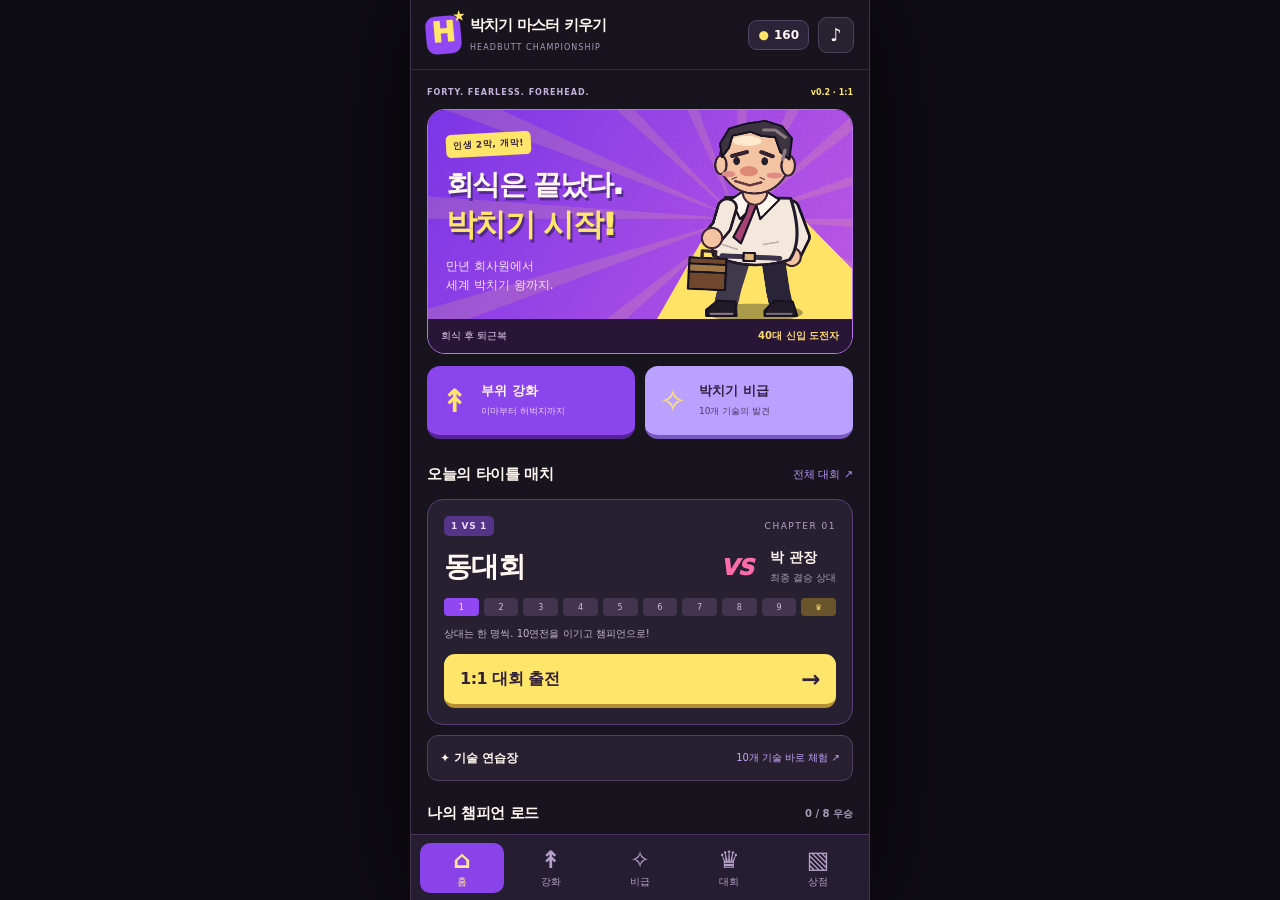
==== commit 83375c1c: "Prevent final championship title overflow on narrow mobile screens" ====
--- a/headbutt-master/index.html
+++ b/headbutt-master/index.html
@@ -1,4 +1,4 @@
-<!doctype html><html lang="ko"><head><meta charset="utf-8"><meta name="viewport" content="width=device-width,initial-scale=1,viewport-fit=cover"><meta name="theme-color" content="#17141e"><meta name="description" content="회식 후 아저씨의 1:1 박치기 대회. 10연전, 10개 기술, 그랜드 슬램! 모바일 웹 파일럿 v0.2"><title>박치기 마스터 키우기 · 1:1 챔피언십</title><link rel="icon" href="data:image/svg+xml,%3Csvg xmlns='http://www.w3.org/2000/svg' viewBox='0 0 64 64'%3E%3Crect width='64' height='64' rx='15' fill='%23834bf0'/%3E%3Ctext x='32' y='43' text-anchor='middle' font-size='36' fill='%23ffe86b'%3EH%3C/text%3E%3C/svg%3E"><link rel="stylesheet" href="./styles.css?v=0.2.0"><script defer src="./engine.js?v=0.2.0"></script><script defer src="./art.js?v=0.2.0"></script><script defer src="./game.js?v=0.2.0"></script></head><body>
+<!doctype html><html lang="ko"><head><meta charset="utf-8"><meta name="viewport" content="width=device-width,initial-scale=1,viewport-fit=cover"><meta name="theme-color" content="#17141e"><meta name="description" content="회식 후 아저씨의 1:1 박치기 대회. 10연전, 10개 기술, 그랜드 슬램! 모바일 웹 파일럿 v0.2"><title>박치기 마스터 키우기 · 1:1 챔피언십</title><link rel="icon" href="data:image/svg+xml,%3Csvg xmlns='http://www.w3.org/2000/svg' viewBox='0 0 64 64'%3E%3Crect width='64' height='64' rx='15' fill='%23834bf0'/%3E%3Ctext x='32' y='43' text-anchor='middle' font-size='36' fill='%23ffe86b'%3EH%3C/text%3E%3C/svg%3E"><link rel="stylesheet" href="./styles.css?v=0.2.0"><script defer src="./engine.js?v=0.2.0"></script><script defer src="./art.js?v=0.2.0"></script><script defer src="./game.js?v=0.2.0"></script><style>.match-title h3{min-width:0;overflow-wrap:anywhere}.match-title>div{min-width:0;max-width:44%}.match-title b{overflow-wrap:anywhere}</style></head><body>
 <div class="app" id="app"><header class="header"><div class="mark">H<span>★</span></div><div class="brand"><b>박치기 마스터 키우기</b><small>HEADBUTT CHAMPIONSHIP</small></div><span class="wallet"><i>●</i> <b id="gold">160</b></span><button class="icon-button" id="sound" aria-label="소리 켜기 또는 끄기">♪</button></header>
 <main id="content" class="content"><section id="home" class="page active"><div class="eyebrow">FORTY. FEARLESS. FOREHEAD. <span>v0.2 · 1:1</span></div><div class="hero"><canvas id="hero" width="840" height="460" aria-label="보라색 배경의 회식 후 회사원 캐릭터"></canvas><div class="hero-copy"><span class="tag yellow">인생 2막, 개막!</span><h1>회식은 끝났다.<br><em>박치기 시작!</em></h1><p>만년 회사원에서<br>세계 박치기 왕까지.</p></div><div class="hero-footer"><span id="outfit">회식 후 퇴근복</span><b>40대 신입 도전자</b></div></div>
 <div class="quick-grid"><button data-page="training"><span class="quick-icon">↟</span><b>부위 강화</b><small>이마부터 허벅지까지</small></button><button data-page="skills"><span class="quick-icon">✧</span><b>박치기 비급</b><small>10개 기술의 발견</small></button></div>
